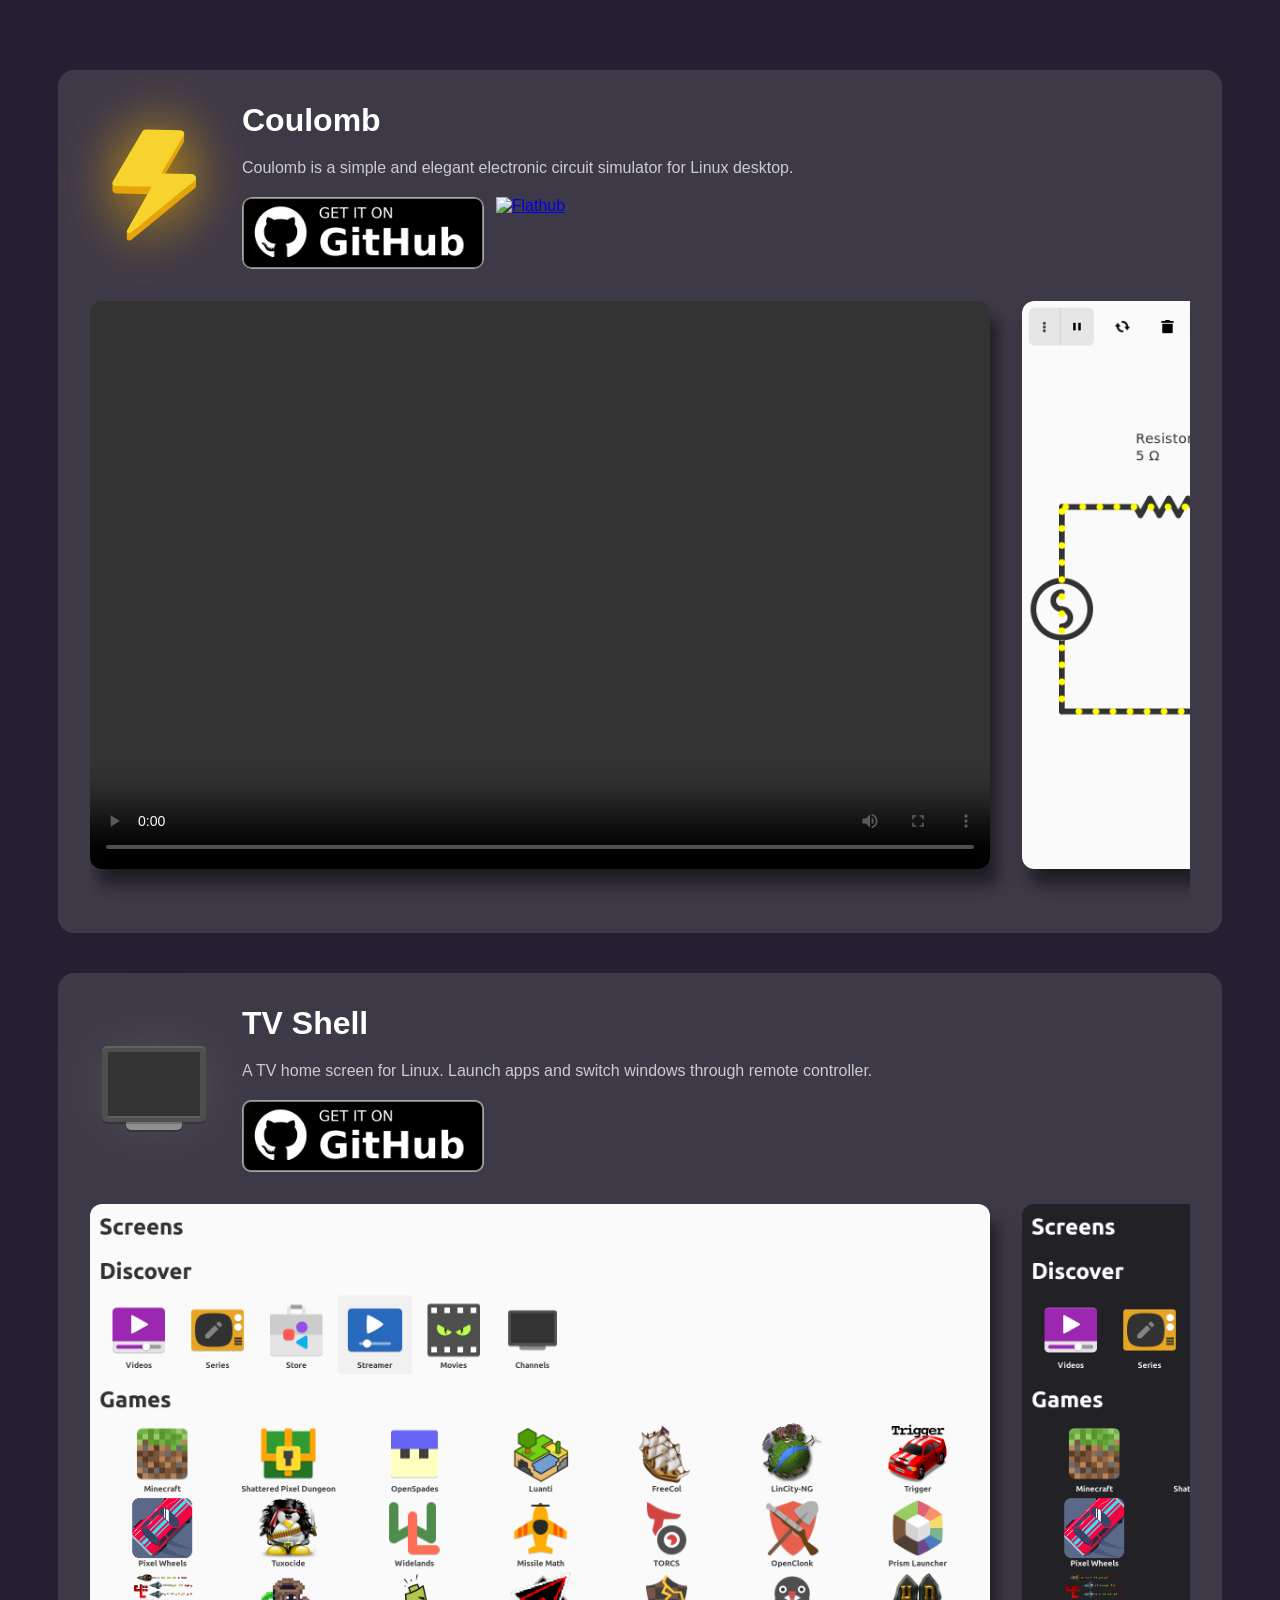
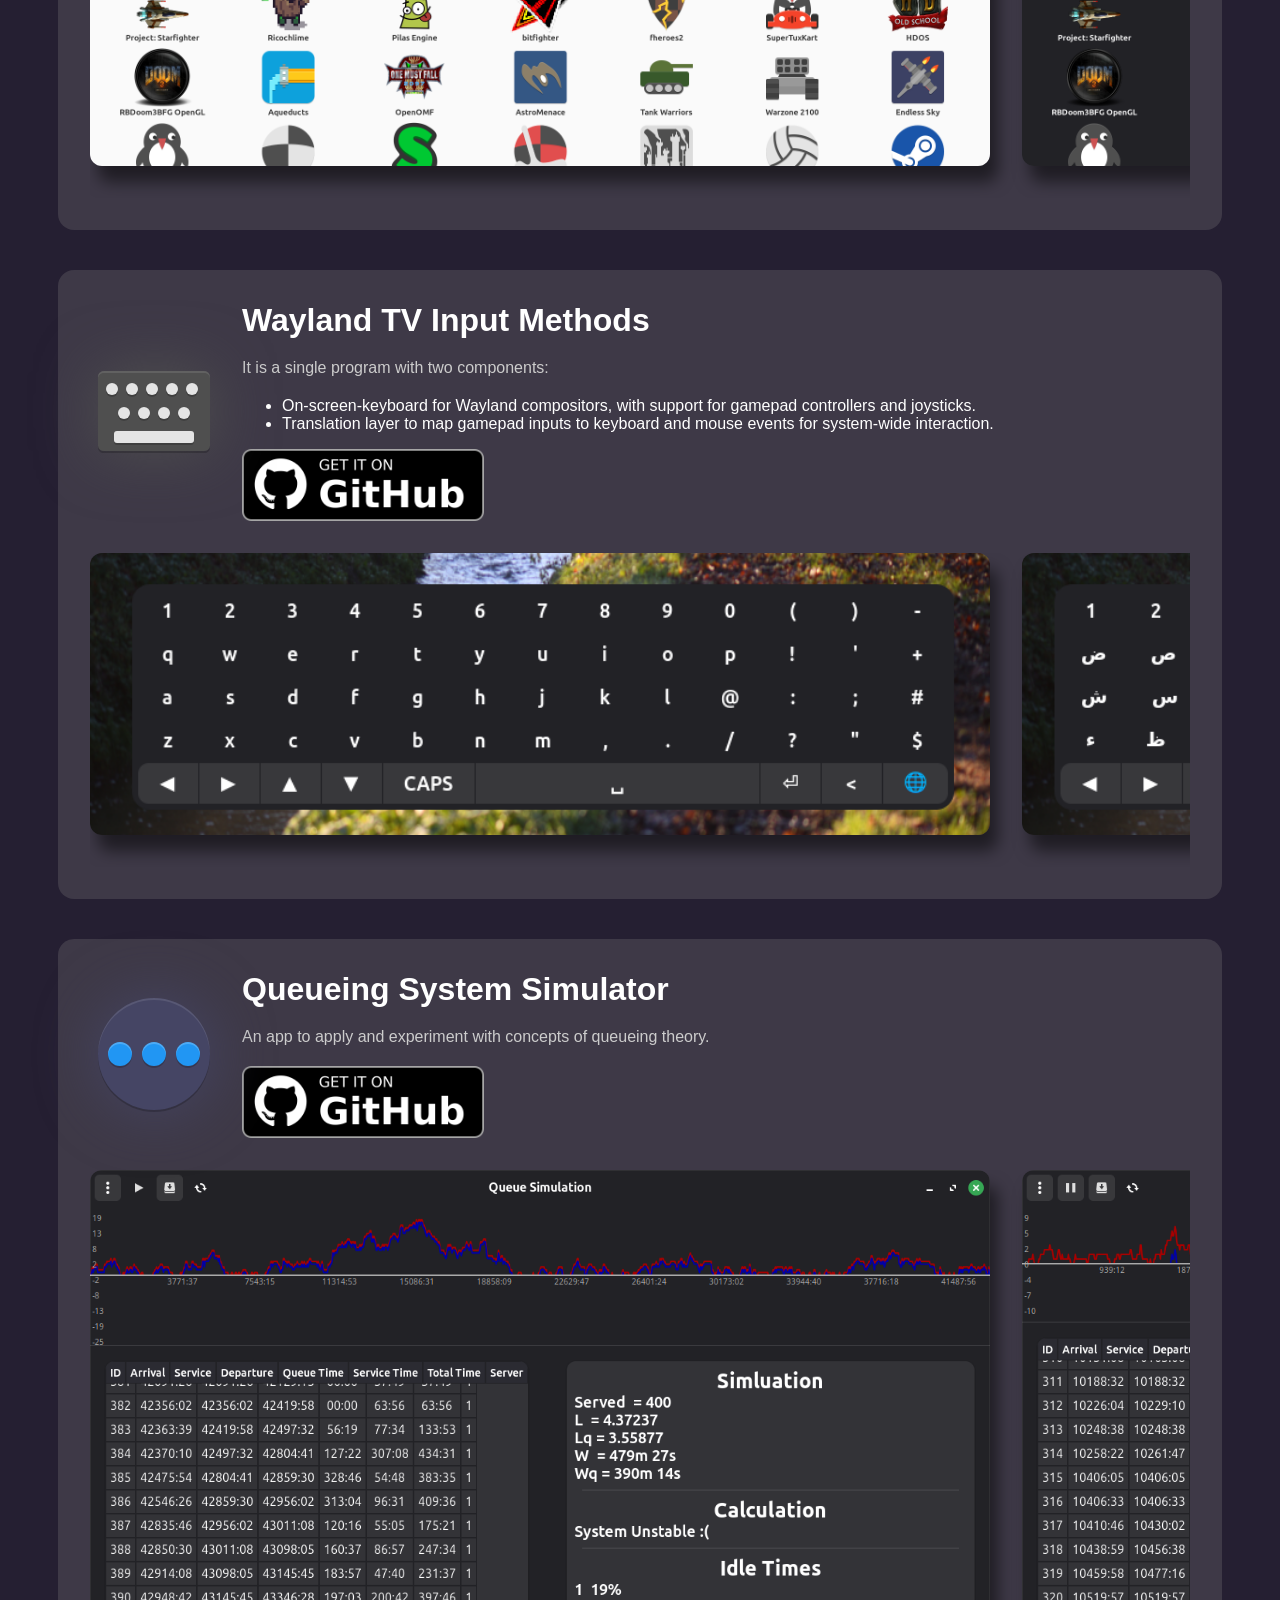
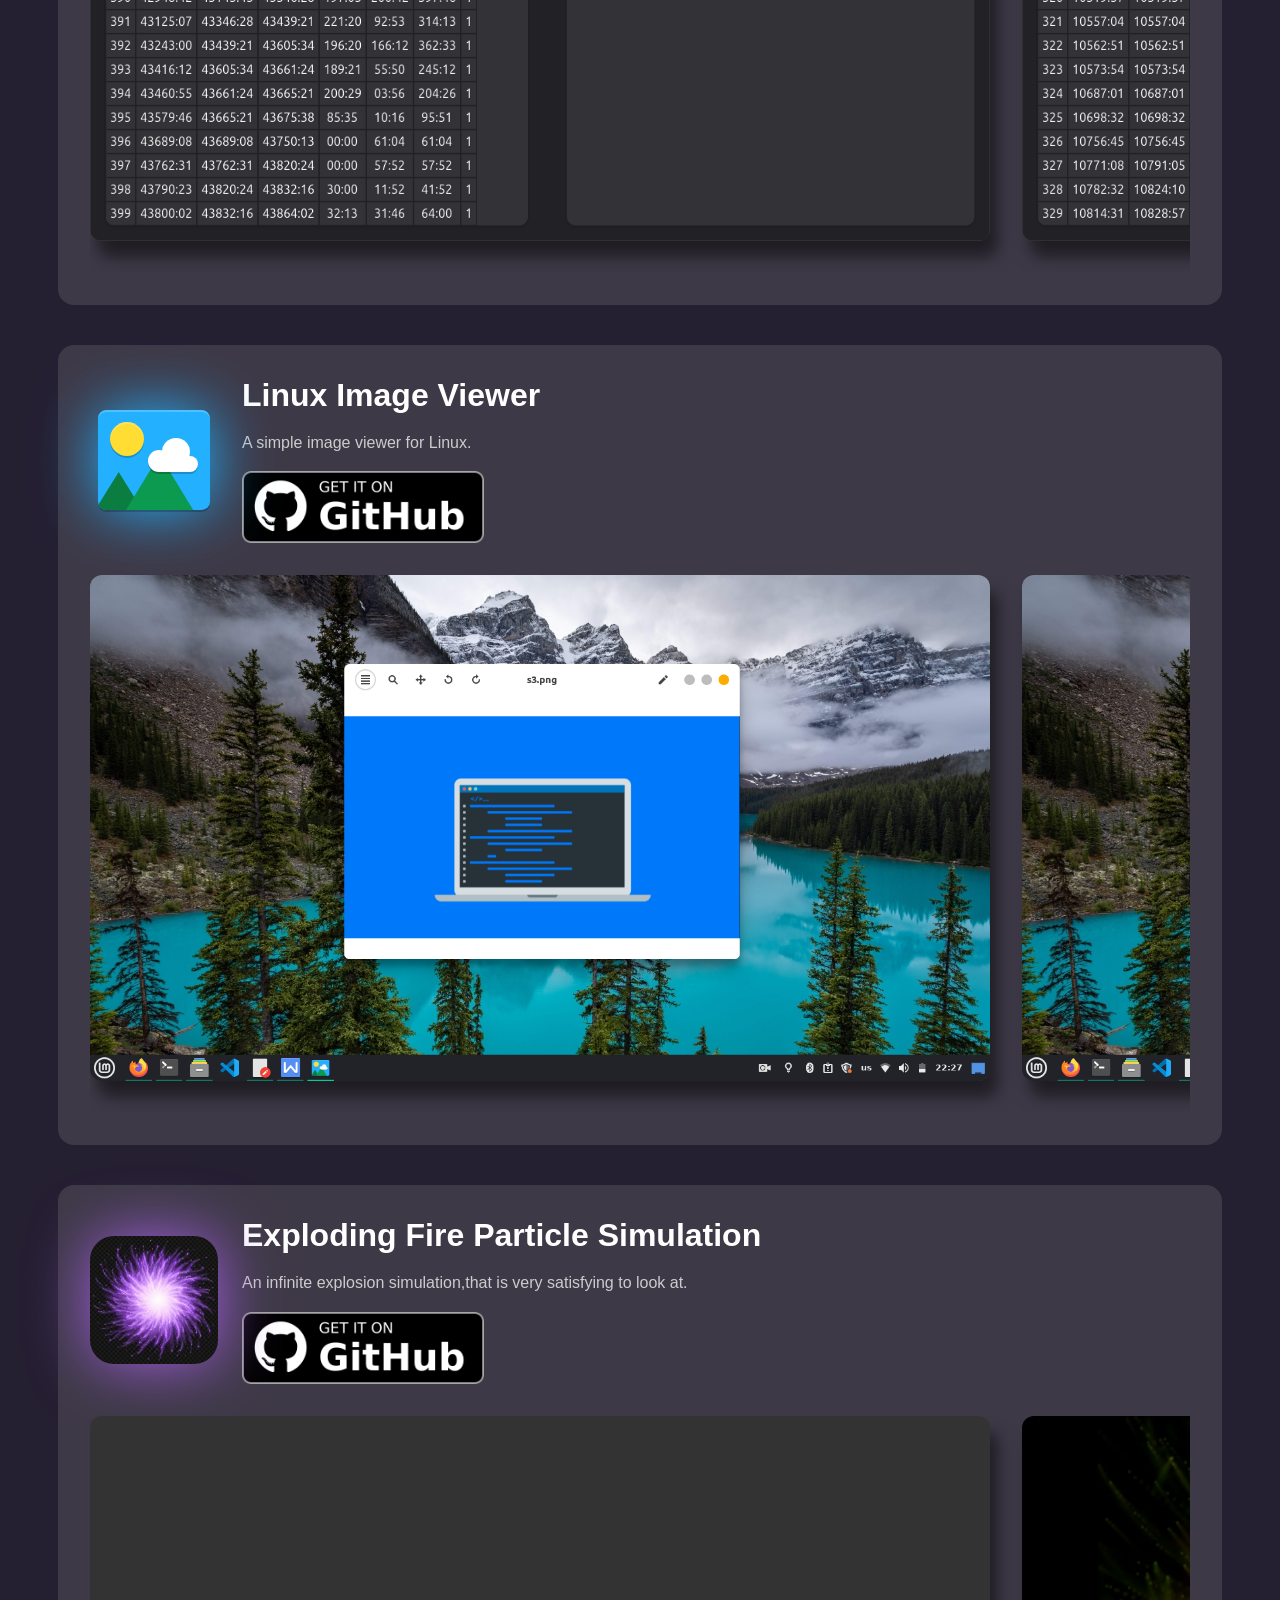
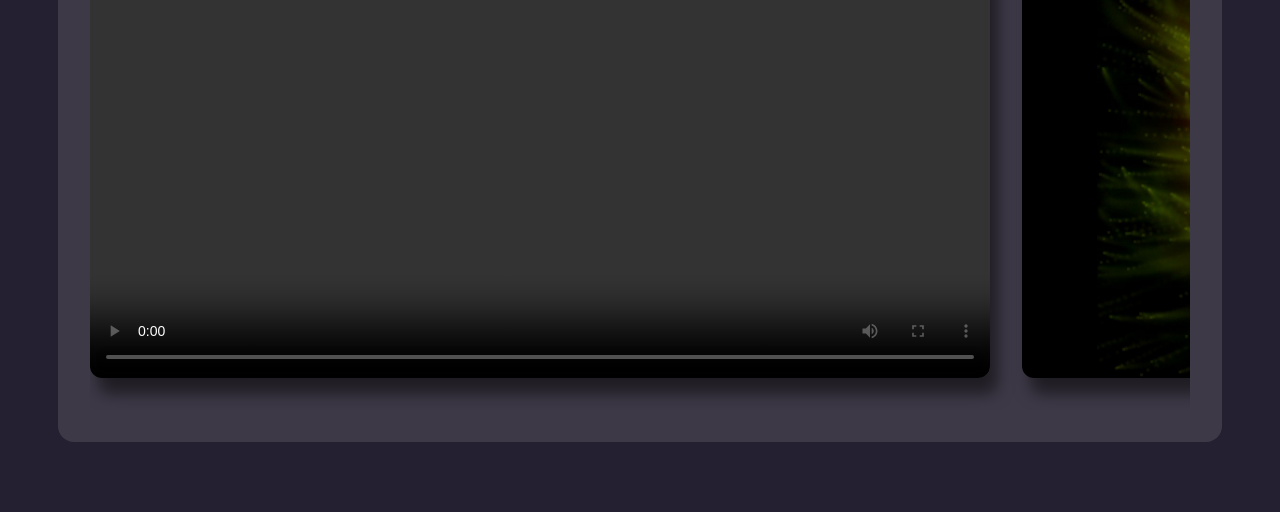
==== index.html @ 0344b211 "auto push" ====
<!DOCTYPE html>
<html lang="en">

<head>
    <meta charset="UTF-8">
    <meta name="viewport" content="width=device-width, initial-scale=1.0">
    <title>Hamza's Portfolio</title>
    <style>
        /* :root {
            --body-bg-color: #111;
            --body-fg-color: white;
            --card-bg-color: #1d1d1d;
            --card-fg-color-secondary: #cccccc;
            --screenshot-shadow-color: rgba(0, 0, 0, 0.7);
        } */

        :root {
            --body-bg-color: #251f32;
            --body-fg-color: white;
            --card-bg-color: #3e3947;
            --card-fg-color-secondary: #cccccc;
            --screenshot-shadow-color: rgba(0, 0, 0, 0.7);
        }

        body {
            margin: 0;
            font-family: sans-serif;
            background: var(--body-bg-color);
            color: var(--body-fg-color);
            padding: 30px;
        }

        .app-showcase {
            max-width: 1100px;
            margin: 40px auto;
            padding: 32px;
            background: var(--card-bg-color);
            border-radius: 16px;
        }

        .app-header {
            display: flex;
            gap: 24px;
            justify-content: center;
            align-items: center;
            flex-wrap: wrap;
        }

        /******* Responsive Design Stuff *******/

        @media (max-width: 768px) {
            .app-header {
                flex-direction: column;
                text-align: center;
            }

            .store-links {
                justify-content: center;
            }

            .app-showcase {
                padding: 16px;
            }

            .screenshots img,
            .screenshots video {
                box-shadow: none;
            }
        }

        /***************************************/
        .app-icon {
            width: 128px;
            height: 128px;
            border-radius: 24px;
            flex-shrink: 0;
        }

        .app-info {
            flex: 1;
        }

        .app-info h2 {
            margin: 0;
            font-size: 2rem;
        }

        .description {
            margin: 16px 0;
            line-height: 1.6;
            color: var(--card-fg-color-secondary);
        }

        .store-links {
            display: flex;
            gap: 12px;
            flex-wrap: wrap;
        }

        .store-links img {
            height: 72px;
            display: block;
        }


        .screenshots {
            margin-top: 32px;

            display: flex;
            gap: 32px;

            overflow-x: auto;
            padding-bottom: 32px;

            scroll-snap-type: x proximity;
        }

        .screenshots img,
        .screenshots video {
            /* width: auto;
            height: 300px; */
            width: min(75vw, 900px);
            height: auto;
            border-radius: 12px;
            flex-shrink: 0;

            scroll-snap-align: start;

            box-shadow: 8px 16px 16px rgba(0, 0, 0, 0.5);
            /* box-shadow: 0 6px 18px rgba(0, 0, 0, 0.3); */
            /* filter: drop-shadow(0px 0px 10px var(--screenshot-shadow-color)) drop-shadow(0px 0px 5px var(--screenshot-shadow-color)); */

        }

        /************ Scrollbars CSS ************/
        .screenshots {
            overflow-x: auto;
            scrollbar-width: thin;
            scrollbar-color: rgba(255, 255, 255, .35) transparent;

            /** For phones? **/
            scroll-snap-type: x mandatory;

        }

        .screenshots::-webkit-scrollbar {
            height: 8px;
        }

        .screenshots::-webkit-scrollbar-track {
            background: transparent;
        }

        .screenshots::-webkit-scrollbar-thumb {
            background: rgba(255, 255, 255, .35);
            border-radius: 999px;
        }

        .screenshots::-webkit-scrollbar-thumb:hover {
            background: rgba(255, 255, 255, .55);
        }
    </style>
</head>

<body>
    <section class="app-showcase">
        <div class="app-header">
            <img class="app-icon" src="assets/coulomb-icon.svg" style="filter: drop-shadow(1px 0 30px #e5a50a);"
                alt="App Icon">

            <div class="app-info">
                <h2>Coulomb</h2>

                <p class="description">
                    Coulomb is a simple and elegant electronic circuit simulator for Linux desktop.
                </p>

                <div class="store-links">
                    <a href="https://github.com/hamza-algohary/Coulomb" target="_blank" rel="noopener noreferrer">
                        <img src="assets/get-it-on-github.png" style="border: 0px #888a85 solid; border-radius: 10px;"
                            height="100px" alt="GitHub">
                    </a>

                    <a href="https://flathub.org/en/apps/io.github.hamza_algohary.Coulomb" target="_blank"
                        rel="noopener noreferrer">
                        <img src="https://flathub.org/api/badge?locale=en" alt="Flathub">
                    </a>
                </div>
            </div>
        </div>

        <div class="screenshots">
            <video controls preload="metadata">
                <source src="assets/videos/coulomb-edited.mp4" type="video/mp4">
                Your browser does not support the video tag.
            </video>
            <img src="assets/coulomb-screenshots/double-clipper-light.png" alt="Screenshot 2" >
            <img src="assets/coulomb-screenshots/double-clipper-dark.png" alt="Screenshot 1" >
            <img src="assets/coulomb-screenshots/led-dark.png" alt="Screenshot 3" >
            <img src="assets/coulomb-screenshots/ohm-light.png" alt="Screenshot 4" >
            <img src="assets/coulomb-screenshots/rlc-dark.png" alt="" >
            <img src="assets/coulomb-screenshots/rlc-light.png" alt="" >
            <img src="assets/coulomb-screenshots/zener-dark.png" alt="" >
        </div>
    </section>

    <section class="app-showcase">
        <div class="app-header">
            <img class="app-icon" src="assets/tvtime.svg" style="filter: drop-shadow(1px 0 30px #4f4f4f);"
                alt="App Icon">

            <div class="app-info">
                <h2>TV Shell</h2>

                <p class="description">
                    A TV home screen for Linux. Launch apps and switch windows through remote controller.
                </p>

                <div class="store-links">
                    <a href="https://github.com/hamza-algohary/tvland" target="_blank" rel="noopener noreferrer">
                        <img src="assets/get-it-on-github.png" height="100px" alt="GitHub">
                    </a>
                </div>
            </div>
        </div>

        <div class="screenshots">
            <img src="assets/tv-screenshots/light.png" alt="Screenshot 1">
            <img src="assets/tv-screenshots/dark.png" alt="Screenshot 2">
        </div>
    </section>

    <section class="app-showcase">
        <div class="app-header">
            <img class="app-icon" src="assets/osk-icon1.svg" style="filter: drop-shadow(1px 0 30px #4f4f4f);"
                alt="App Icon">
            <div class="app-info">
                <h2>Wayland TV Input Methods</h2>

                <p class="description">
                    It is a single program with two components:
                <ul>
                    <li>On-screen-keyboard for Wayland compositors, with support for gamepad controllers and joysticks.
                    </li>
                    <li>Translation layer to map gamepad inputs to keyboard and mouse events for system-wide
                        interaction.</li>
                </ul>
                </p>

                <div class="store-links">
                    <a href="https://github.com/hamza-algohary/tvland" target="_blank" rel="noopener noreferrer">
                        <img src="assets/get-it-on-github.png" height="100px" alt="GitHub">
                    </a>
                </div>
            </div>
        </div>

        <div class="screenshots">
            <img src="assets/osk-screenshots/english.png" alt="Screenshot 2">
            <img src="assets/osk-screenshots/arabic.png" alt="Screenshot 1">
        </div>
    </section>

    <section class="app-showcase">
        <div class="app-header">
            <img class="app-icon" src="assets/queue.svg" style="filter: drop-shadow(1px 0 30px #454564);"
                alt="App Icon">
            <div class="app-info">
                <h2>Queueing System Simulator</h2>

                <p class="description">
                    An app to apply and experiment with concepts of queueing theory.
                </p>

                <div class="store-links">
                    <a href="https://github.com/hamza-algohary/queuesim" target="_blank" rel="noopener noreferrer">
                        <img src="assets/get-it-on-github.png" height="100px" alt="GitHub">
                    </a>
                </div>
            </div>
        </div>

        <div class="screenshots">
            <img src="assets/queuesim-screenshots/1.png" alt="Screenshot 2">
            <img src="assets/queuesim-screenshots/2.png" alt="Screenshot 1">
        </div>
    </section>

    <section class="app-showcase">
        <div class="app-header">
            <img class="app-icon" src="assets/iamge-viewer-icon.svg" style="filter: drop-shadow(1px 0 30px #23b1ff);"
                alt="App Icon">
            <div class="app-info">
                <h2>Linux Image Viewer</h2>

                <p class="description">
                    A simple image viewer for Linux.
                </p>

                <div class="store-links">
                    <a href="https://github.com/hamza-algohary/LinuxImageViewer" target="_blank"
                        rel="noopener noreferrer">
                        <img src="assets/get-it-on-github.png" height="100px" alt="GitHub">
                    </a>
                </div>
            </div>
        </div>

        <div class="screenshots">
            <img src="assets/image-viewer-screenshots/image-viewer-scr.png" alt="">
            <img src="assets/image-viewer-screenshots/img-view-zoom.png" alt="">
            <img src="assets/image-viewer-screenshots/settings.png" alt="">
            <img src="assets/image-viewer-screenshots/about-img-viewer.png" alt="">
        </div>
    </section>

    <section class="app-showcase">
        <div class="app-header">
            <img class="app-icon" src="assets/explosion-icon-enhanced.png"
                style="filter: drop-shadow(1px 0 30px #a15dde);" alt="App Icon"> <!--#bb7beb-->
            <div class="app-info">
                <h2>Exploding Fire Particle Simulation</h2>

                <p class="description">
                    An infinite explosion simulation,that is very satisfying to look at.
                </p>

                <div class="store-links">
                    <a href="https://github.com/hamza-algohary/Exploding-Particle-Simulation" target="_blank"
                        rel="noopener noreferrer">
                        <img src="assets/get-it-on-github.png" height="100px" alt="GitHub">
                    </a>
                </div>
            </div>
        </div>

        <div class="screenshots">
            <video controls preload="metadata">
                <source src="assets/videos/exploding-fire-particle-simulation.mp4" type="video/mp4">
                Your browser does not support the video tag.
            </video>
            <img src="assets/explosion-screenshots/1.png" alt="">
            <img src="assets/explosion-screenshots/2.png" alt="">
            <img src="assets/explosion-screenshots/3.png" alt="">
            <img src="assets/explosion-screenshots/4.png" alt="">
            <img src="assets/explosion-screenshots/5.png" alt="">
            <img src="assets/explosion-screenshots/6.png" alt="">
            <img src="assets/explosion-screenshots/7.png" alt="">
            <img src="assets/explosion-screenshots/8.png" alt="">
            <img src="assets/explosion-screenshots/9.png" alt="">
            <img src="assets/explosion-screenshots/10.png" alt="">
            <img src="assets/explosion-screenshots/11.png" alt="">
            <img src="assets/explosion-screenshots/12.png" alt="">
        </div>
    </section>

</body>

</html>
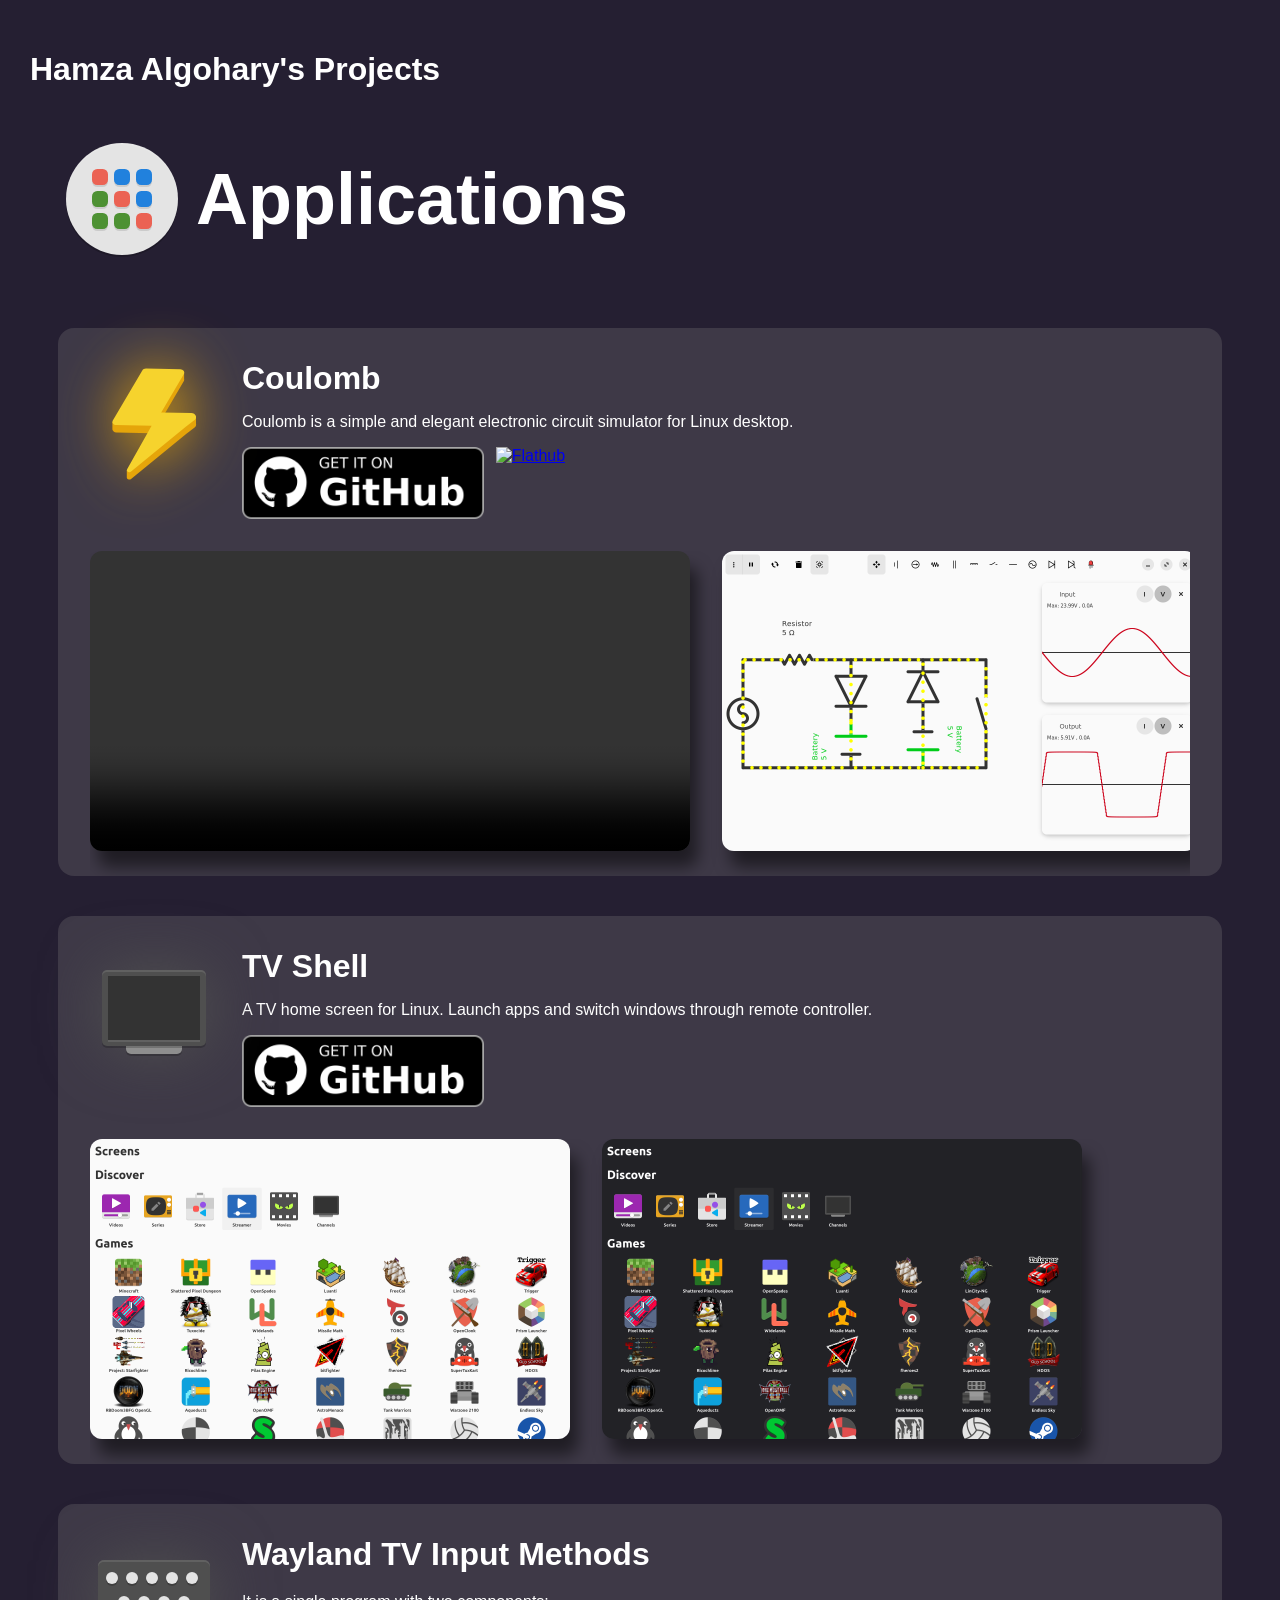
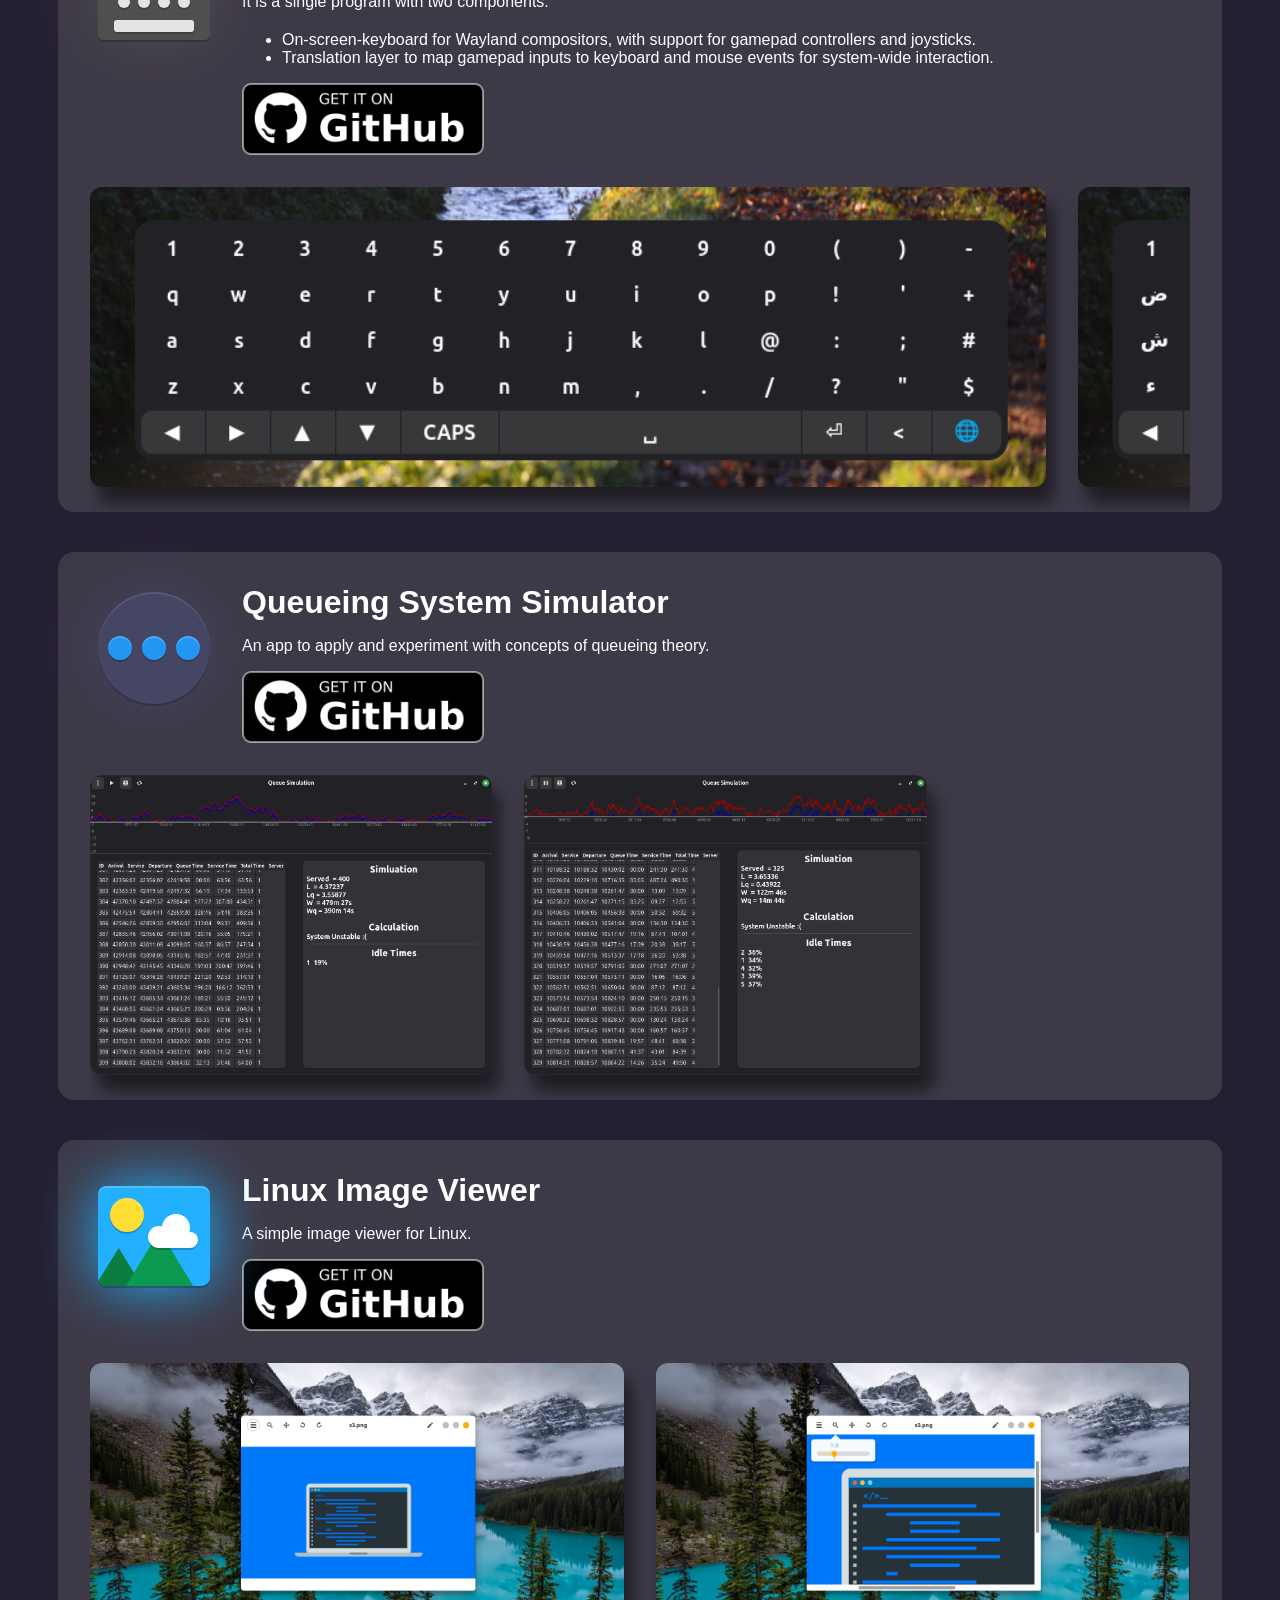
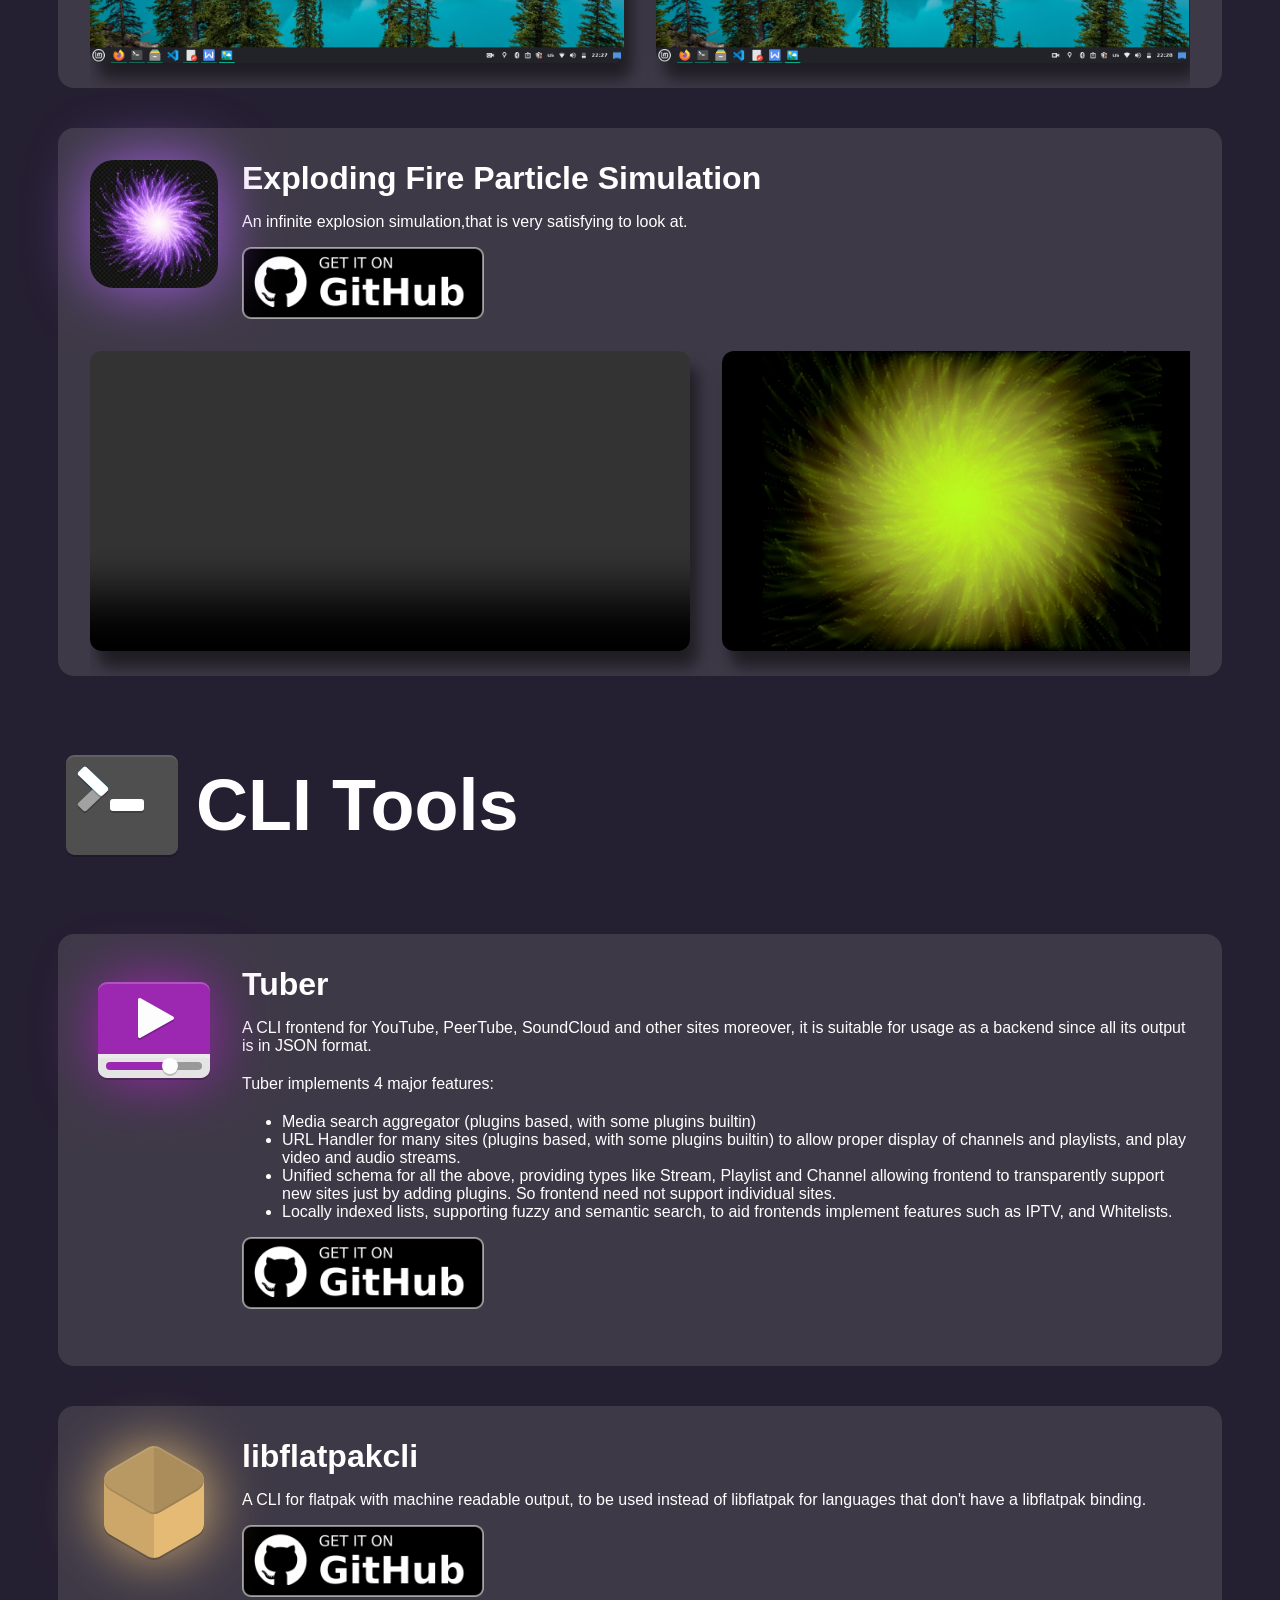
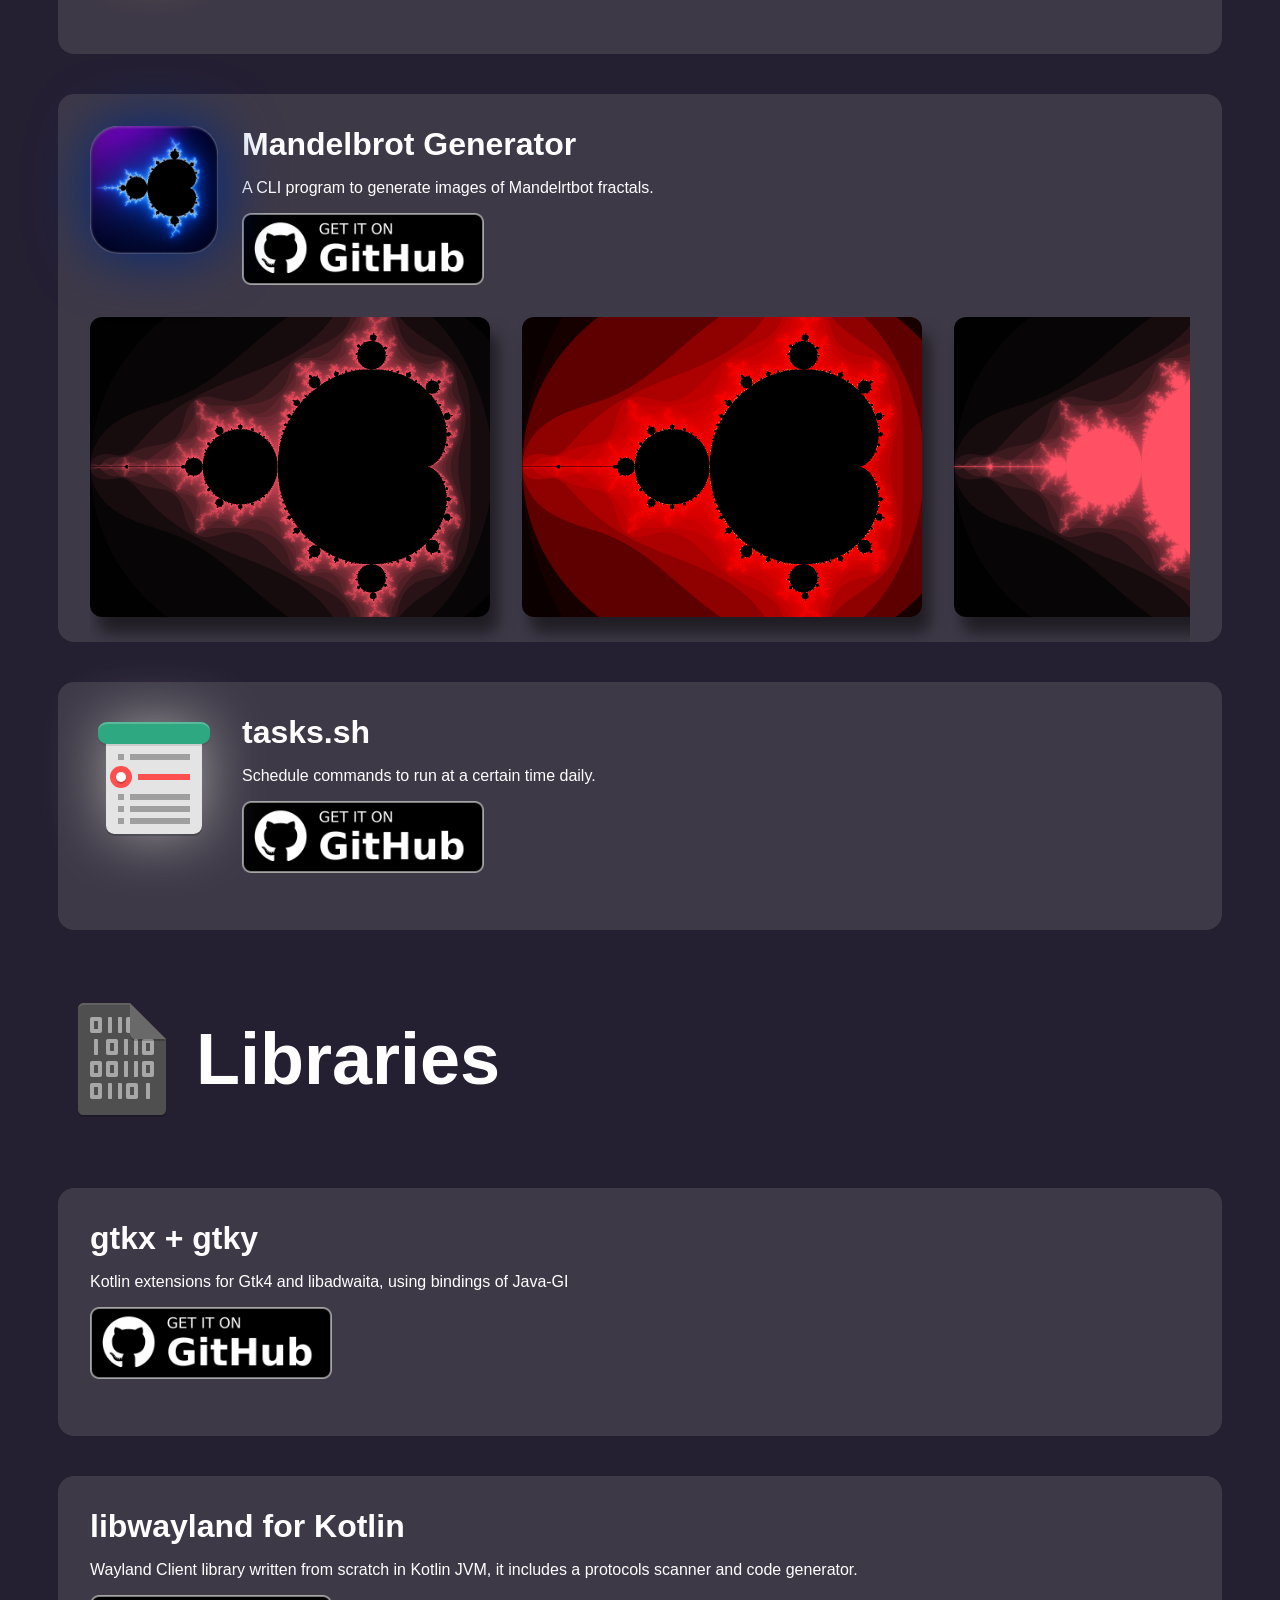
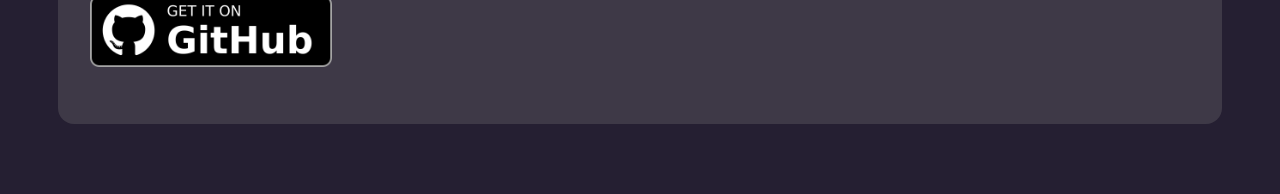
==== commit fe4e2115: "auto push" ====
--- a/index.html
+++ b/index.html
@@ -5,355 +5,36 @@
     <meta charset="UTF-8">
     <meta name="viewport" content="width=device-width, initial-scale=1.0">
     <title>Hamza's Portfolio</title>
-    <style>
-        /* :root {
-            --body-bg-color: #111;
-            --body-fg-color: white;
-            --card-bg-color: #1d1d1d;
-            --card-fg-color-secondary: #cccccc;
-            --screenshot-shadow-color: rgba(0, 0, 0, 0.7);
-        } */
-
-        :root {
-            --body-bg-color: #251f32;
-            --body-fg-color: white;
-            --card-bg-color: #3e3947;
-            --card-fg-color-secondary: #cccccc;
-            --screenshot-shadow-color: rgba(0, 0, 0, 0.7);
-        }
-
-        body {
-            margin: 0;
-            font-family: sans-serif;
-            background: var(--body-bg-color);
-            color: var(--body-fg-color);
-            padding: 30px;
-        }
-
-        .app-showcase {
-            max-width: 1100px;
-            margin: 40px auto;
-            padding: 32px;
-            background: var(--card-bg-color);
-            border-radius: 16px;
-        }
-
-        .app-header {
-            display: flex;
-            gap: 24px;
-            justify-content: center;
-            align-items: center;
-            flex-wrap: wrap;
-        }
-
-        /******* Responsive Design Stuff *******/
-
-        @media (max-width: 768px) {
-            .app-header {
-                flex-direction: column;
-                text-align: center;
-            }
-
-            .store-links {
-                justify-content: center;
-            }
-
-            .app-showcase {
-                padding: 16px;
-            }
-
-            .screenshots img,
-            .screenshots video {
-                box-shadow: none;
-            }
-        }
-
-        /***************************************/
-        .app-icon {
-            width: 128px;
-            height: 128px;
-            border-radius: 24px;
-            flex-shrink: 0;
-        }
-
-        .app-info {
-            flex: 1;
-        }
-
-        .app-info h2 {
-            margin: 0;
-            font-size: 2rem;
-        }
-
-        .description {
-            margin: 16px 0;
-            line-height: 1.6;
-            color: var(--card-fg-color-secondary);
-        }
-
-        .store-links {
-            display: flex;
-            gap: 12px;
-            flex-wrap: wrap;
-        }
-
-        .store-links img {
-            height: 72px;
-            display: block;
-        }
-
-
-        .screenshots {
-            margin-top: 32px;
-
-            display: flex;
-            gap: 32px;
-
-            overflow-x: auto;
-            padding-bottom: 32px;
-
-            scroll-snap-type: x proximity;
-        }
-
-        .screenshots img,
-        .screenshots video {
-            /* width: auto;
-            height: 300px; */
-            width: min(75vw, 900px);
-            height: auto;
-            border-radius: 12px;
-            flex-shrink: 0;
-
-            scroll-snap-align: start;
-
-            box-shadow: 8px 16px 16px rgba(0, 0, 0, 0.5);
-            /* box-shadow: 0 6px 18px rgba(0, 0, 0, 0.3); */
-            /* filter: drop-shadow(0px 0px 10px var(--screenshot-shadow-color)) drop-shadow(0px 0px 5px var(--screenshot-shadow-color)); */
-
-        }
-
-        /************ Scrollbars CSS ************/
-        .screenshots {
-            overflow-x: auto;
-            scrollbar-width: thin;
-            scrollbar-color: rgba(255, 255, 255, .35) transparent;
-
-            /** For phones? **/
-            scroll-snap-type: x mandatory;
-
-        }
-
-        .screenshots::-webkit-scrollbar {
-            height: 8px;
-        }
-
-        .screenshots::-webkit-scrollbar-track {
-            background: transparent;
-        }
-
-        .screenshots::-webkit-scrollbar-thumb {
-            background: rgba(255, 255, 255, .35);
-            border-radius: 999px;
-        }
-
-        .screenshots::-webkit-scrollbar-thumb:hover {
-            background: rgba(255, 255, 255, .55);
-        }
-    </style>
+    <link rel="stylesheet" href="css/style.css">
+    <script src="js/script.js" defer></script>
 </head>
 
 <body>
-    <section class="app-showcase">
-        <div class="app-header">
-            <img class="app-icon" src="assets/coulomb-icon.svg" style="filter: drop-shadow(1px 0 30px #e5a50a);"
-                alt="App Icon">
+    <h1>Hamza Algohary's Projects</h1>
+    <div style="margin: auto; max-width:fit-content;">
 
-            <div class="app-info">
-                <h2>Coulomb</h2>
-
-                <p class="description">
-                    Coulomb is a simple and elegant electronic circuit simulator for Linux desktop.
-                </p>
-
-                <div class="store-links">
-                    <a href="https://github.com/hamza-algohary/Coulomb" target="_blank" rel="noopener noreferrer">
-                        <img src="assets/get-it-on-github.png" style="border: 0px #888a85 solid; border-radius: 10px;"
-                            height="100px" alt="GitHub">
-                    </a>
-
-                    <a href="https://flathub.org/en/apps/io.github.hamza_algohary.Coulomb" target="_blank"
-                        rel="noopener noreferrer">
-                        <img src="https://flathub.org/api/badge?locale=en" alt="Flathub">
-                    </a>
-                </div>
-            </div>
+        <div class="hbox center-when-small" style="gap: 10px;">
+            <img src="assets/apps.svg" style="align-self: center; margin: 0px;" height="128" style="display: inline;">
+            <h1 style="font-size: 72px;" style="align-self:flex-start; margin: 0px;" >Applications</h1>
         </div>
 
-        <div class="screenshots">
-            <video controls preload="metadata">
-                <source src="assets/videos/coulomb-edited.mp4" type="video/mp4">
-                Your browser does not support the video tag.
-            </video>
-            <img src="assets/coulomb-screenshots/double-clipper-light.png" alt="Screenshot 2" >
-            <img src="assets/coulomb-screenshots/double-clipper-dark.png" alt="Screenshot 1" >
-            <img src="assets/coulomb-screenshots/led-dark.png" alt="Screenshot 3" >
-            <img src="assets/coulomb-screenshots/ohm-light.png" alt="Screenshot 4" >
-            <img src="assets/coulomb-screenshots/rlc-dark.png" alt="" >
-            <img src="assets/coulomb-screenshots/rlc-light.png" alt="" >
-            <img src="assets/coulomb-screenshots/zener-dark.png" alt="" >
-        </div>
-    </section>
+        <gui-apps></gui-apps>
 
-    <section class="app-showcase">
-        <div class="app-header">
-            <img class="app-icon" src="assets/tvtime.svg" style="filter: drop-shadow(1px 0 30px #4f4f4f);"
-                alt="App Icon">
-
-            <div class="app-info">
-                <h2>TV Shell</h2>
-
-                <p class="description">
-                    A TV home screen for Linux. Launch apps and switch windows through remote controller.
-                </p>
-
-                <div class="store-links">
-                    <a href="https://github.com/hamza-algohary/tvland" target="_blank" rel="noopener noreferrer">
-                        <img src="assets/get-it-on-github.png" height="100px" alt="GitHub">
-                    </a>
-                </div>
-            </div>
+        <div class="hbox center-when-small" style="gap: 10px;">
+            <img src="assets/terminal.svg" style="align-self: center; margin: 0px;" height="128" style="display: inline;">
+            <h1 style="font-size: 72px;" style="align-self:flex-start; margin: 0px;" >CLI Tools</h1>
         </div>
 
-        <div class="screenshots">
-            <img src="assets/tv-screenshots/light.png" alt="Screenshot 1">
-            <img src="assets/tv-screenshots/dark.png" alt="Screenshot 2">
-        </div>
-    </section>
+        <cli-apps></cli-apps>
 
-    <section class="app-showcase">
-        <div class="app-header">
-            <img class="app-icon" src="assets/osk-icon1.svg" style="filter: drop-shadow(1px 0 30px #4f4f4f);"
-                alt="App Icon">
-            <div class="app-info">
-                <h2>Wayland TV Input Methods</h2>
-
-                <p class="description">
-                    It is a single program with two components:
-                <ul>
-                    <li>On-screen-keyboard for Wayland compositors, with support for gamepad controllers and joysticks.
-                    </li>
-                    <li>Translation layer to map gamepad inputs to keyboard and mouse events for system-wide
-                        interaction.</li>
-                </ul>
-                </p>
-
-                <div class="store-links">
-                    <a href="https://github.com/hamza-algohary/tvland" target="_blank" rel="noopener noreferrer">
-                        <img src="assets/get-it-on-github.png" height="100px" alt="GitHub">
-                    </a>
-                </div>
-            </div>
+        <div class="hbox center-when-small" style="gap: 10px;">
+            <img src="assets/binary.svg" style="align-self: center; margin: 0px;" height="128" style="display: inline;">
+            <h1 style="font-size: 72px;" style="align-self:flex-start; margin: 0px;" >Libraries</h1>
         </div>
 
-        <div class="screenshots">
-            <img src="assets/osk-screenshots/english.png" alt="Screenshot 2">
-            <img src="assets/osk-screenshots/arabic.png" alt="Screenshot 1">
-        </div>
-    </section>
+        <libraries-section></libraries-section>
 
-    <section class="app-showcase">
-        <div class="app-header">
-            <img class="app-icon" src="assets/queue.svg" style="filter: drop-shadow(1px 0 30px #454564);"
-                alt="App Icon">
-            <div class="app-info">
-                <h2>Queueing System Simulator</h2>
-
-                <p class="description">
-                    An app to apply and experiment with concepts of queueing theory.
-                </p>
-
-                <div class="store-links">
-                    <a href="https://github.com/hamza-algohary/queuesim" target="_blank" rel="noopener noreferrer">
-                        <img src="assets/get-it-on-github.png" height="100px" alt="GitHub">
-                    </a>
-                </div>
-            </div>
-        </div>
-
-        <div class="screenshots">
-            <img src="assets/queuesim-screenshots/1.png" alt="Screenshot 2">
-            <img src="assets/queuesim-screenshots/2.png" alt="Screenshot 1">
-        </div>
-    </section>
-
-    <section class="app-showcase">
-        <div class="app-header">
-            <img class="app-icon" src="assets/iamge-viewer-icon.svg" style="filter: drop-shadow(1px 0 30px #23b1ff);"
-                alt="App Icon">
-            <div class="app-info">
-                <h2>Linux Image Viewer</h2>
-
-                <p class="description">
-                    A simple image viewer for Linux.
-                </p>
-
-                <div class="store-links">
-                    <a href="https://github.com/hamza-algohary/LinuxImageViewer" target="_blank"
-                        rel="noopener noreferrer">
-                        <img src="assets/get-it-on-github.png" height="100px" alt="GitHub">
-                    </a>
-                </div>
-            </div>
-        </div>
-
-        <div class="screenshots">
-            <img src="assets/image-viewer-screenshots/image-viewer-scr.png" alt="">
-            <img src="assets/image-viewer-screenshots/img-view-zoom.png" alt="">
-            <img src="assets/image-viewer-screenshots/settings.png" alt="">
-            <img src="assets/image-viewer-screenshots/about-img-viewer.png" alt="">
-        </div>
-    </section>
-
-    <section class="app-showcase">
-        <div class="app-header">
-            <img class="app-icon" src="assets/explosion-icon-enhanced.png"
-                style="filter: drop-shadow(1px 0 30px #a15dde);" alt="App Icon"> <!--#bb7beb-->
-            <div class="app-info">
-                <h2>Exploding Fire Particle Simulation</h2>
-
-                <p class="description">
-                    An infinite explosion simulation,that is very satisfying to look at.
-                </p>
-
-                <div class="store-links">
-                    <a href="https://github.com/hamza-algohary/Exploding-Particle-Simulation" target="_blank"
-                        rel="noopener noreferrer">
-                        <img src="assets/get-it-on-github.png" height="100px" alt="GitHub">
-                    </a>
-                </div>
-            </div>
-        </div>
-
-        <div class="screenshots">
-            <video controls preload="metadata">
-                <source src="assets/videos/exploding-fire-particle-simulation.mp4" type="video/mp4">
-                Your browser does not support the video tag.
-            </video>
-            <img src="assets/explosion-screenshots/1.png" alt="">
-            <img src="assets/explosion-screenshots/2.png" alt="">
-            <img src="assets/explosion-screenshots/3.png" alt="">
-            <img src="assets/explosion-screenshots/4.png" alt="">
-            <img src="assets/explosion-screenshots/5.png" alt="">
-            <img src="assets/explosion-screenshots/6.png" alt="">
-            <img src="assets/explosion-screenshots/7.png" alt="">
-            <img src="assets/explosion-screenshots/8.png" alt="">
-            <img src="assets/explosion-screenshots/9.png" alt="">
-            <img src="assets/explosion-screenshots/10.png" alt="">
-            <img src="assets/explosion-screenshots/11.png" alt="">
-            <img src="assets/explosion-screenshots/12.png" alt="">
-        </div>
-    </section>
-
+    </div>
 </body>
 
 </html>
--- a/css/style.css
+++ b/css/style.css
@@ -0,0 +1,200 @@
+@import url("media-gallery.css");
+
+.hbox {
+    display: flex;
+    flex-direction: row;
+}
+
+.vbox {
+    display: flex;
+    flex-direction: column;
+}
+
+.wrap {
+    flex-wrap: wrap;
+}
+
+/* :root {
+            --body-bg-color: #111;
+            --body-fg-color: white;
+            --card-bg-color: #1d1d1d;
+            --card-fg-color-secondary: #cccccc;
+            --screenshot-shadow-color: rgba(0, 0, 0, 0.7);
+        } */
+
+:root {
+    --body-bg-color: #251f32;
+    --body-fg-color: white;
+    --card-bg-color: #3e3947;
+    --card-fg-color-secondary: #cccccc;
+    --screenshot-shadow-color: rgba(0, 0, 0, 0.7);
+}
+
+body {
+    margin: 0;
+    font-family: sans-serif;
+    background: var(--body-bg-color);
+    color: var(--body-fg-color);
+    padding: 30px;
+}
+
+.app-showcase {
+    max-width: 1100px;
+    margin: 40px auto;
+    padding-top: 32px;
+    padding-left: 32px;
+    padding-right: 32px;
+    padding-bottom: 0px;
+    background: var(--card-bg-color);
+    border-radius: 16px;
+}
+
+.app-header {
+    display: flex;
+    gap: 24px;
+    justify-content: center;
+    align-items: center;
+    flex-wrap: wrap;
+}
+
+/******* Responsive Design Stuff *******/
+
+@media (max-width: 768px) {
+    .app-header {
+        flex-direction: column;
+    }
+    .app-header h2 , .app-header .summary {
+        text-align: center;
+    }
+    .app-header .description {
+        text-align: start;
+    }
+    .store-links {
+        justify-content: center;
+    }
+
+    .center-when-small {
+        flex-direction: column;
+        justify-content: center;
+        text-align: center;
+    }
+
+    .app-showcase {
+        padding: 16px;
+    }
+
+    .screenshots img,
+    .screenshots video {
+        box-shadow: none;
+        width: min(75vw, 900px);
+        height: auto;
+    }
+}
+
+@media (min-width: 768px) {
+
+    .screenshots img,
+    .screenshots video {
+        width: auto;
+        height: 300px;
+    }
+
+    .app-icon {
+        align-self: flex-start;
+    }
+}
+
+/***************************************/
+.app-icon {
+    width: 128px;
+    height: 128px;
+    border-radius: 24px;
+    flex-shrink: 0;
+}
+
+.app-info {
+    flex: 1;
+}
+
+.app-info h2 {
+    margin: 0;
+    font-size: 2rem;
+}
+
+.description {
+    margin: 16px 0;
+    line-height: 1.6;
+    /* color: var(--card-fg-color-secondary); */
+}
+
+.store-links {
+    display: flex;
+    gap: 12px;
+    flex-wrap: wrap;
+}
+
+.store-links img {
+    height: 72px;
+    display: block;
+}
+
+
+.screenshots {
+    margin-top: 32px;
+
+    display: flex;
+    gap: 32px;
+
+    overflow-x: auto;
+    padding-bottom: 25px;
+    padding-right: 50px;
+    margin-bottom: 32px;
+    /* scroll-snap-type: x proximity; */
+}
+
+.screenshots img,
+.screenshots video {
+    /* width: auto;
+    height: 300px; */
+    /* width: min(75vw, 900px);
+    height: auto; */
+    border-radius: 12px;
+    flex-shrink: 0;
+
+    scroll-snap-align: start;
+
+    box-shadow: 8px 16px 16px rgba(0, 0, 0, 0.5);
+
+    scroll-snap-align: center;
+
+    /* box-shadow: 0 6px 18px rgba(0, 0, 0, 0.3); */
+    /* filter: drop-shadow(0px 0px 10px var(--screenshot-shadow-color)) drop-shadow(0px 0px 5px var(--screenshot-shadow-color)); */
+
+}
+
+/************ Scrollbars CSS ************/
+.screenshots {
+    overflow-x: auto;
+    scrollbar-width: thin;
+    scrollbar-color: rgba(255, 255, 255, .35) transparent;
+
+    scroll-snap-type: x mandatory;
+
+}
+
+.screenshots::-webkit-scrollbar {
+    height: 8px;
+}
+
+.screenshots::-webkit-scrollbar-track {
+    background: transparent;
+}
+
+.screenshots::-webkit-scrollbar-thumb {
+    background: rgba(255, 255, 255, .35);
+    border-radius: 999px;
+}
+
+.screenshots::-webkit-scrollbar-thumb:hover {
+    background: rgba(255, 255, 255, .55);
+}
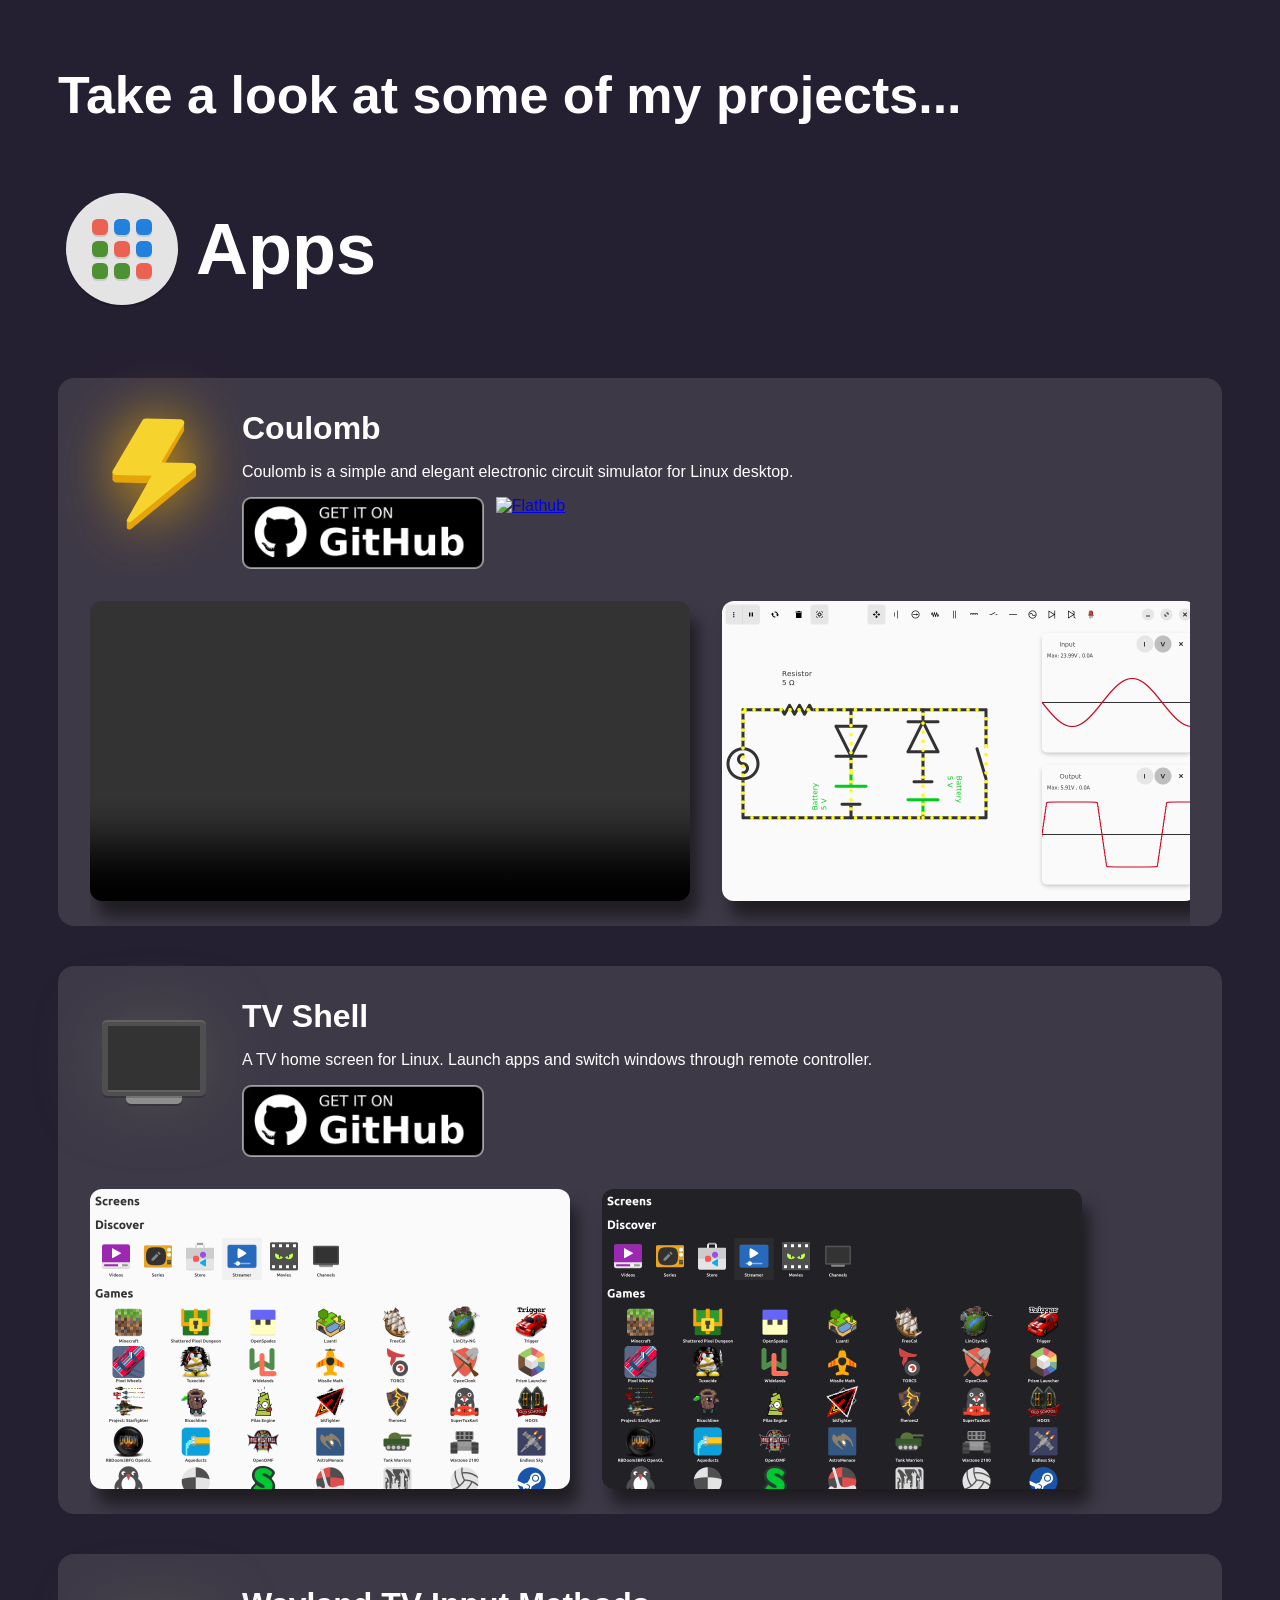
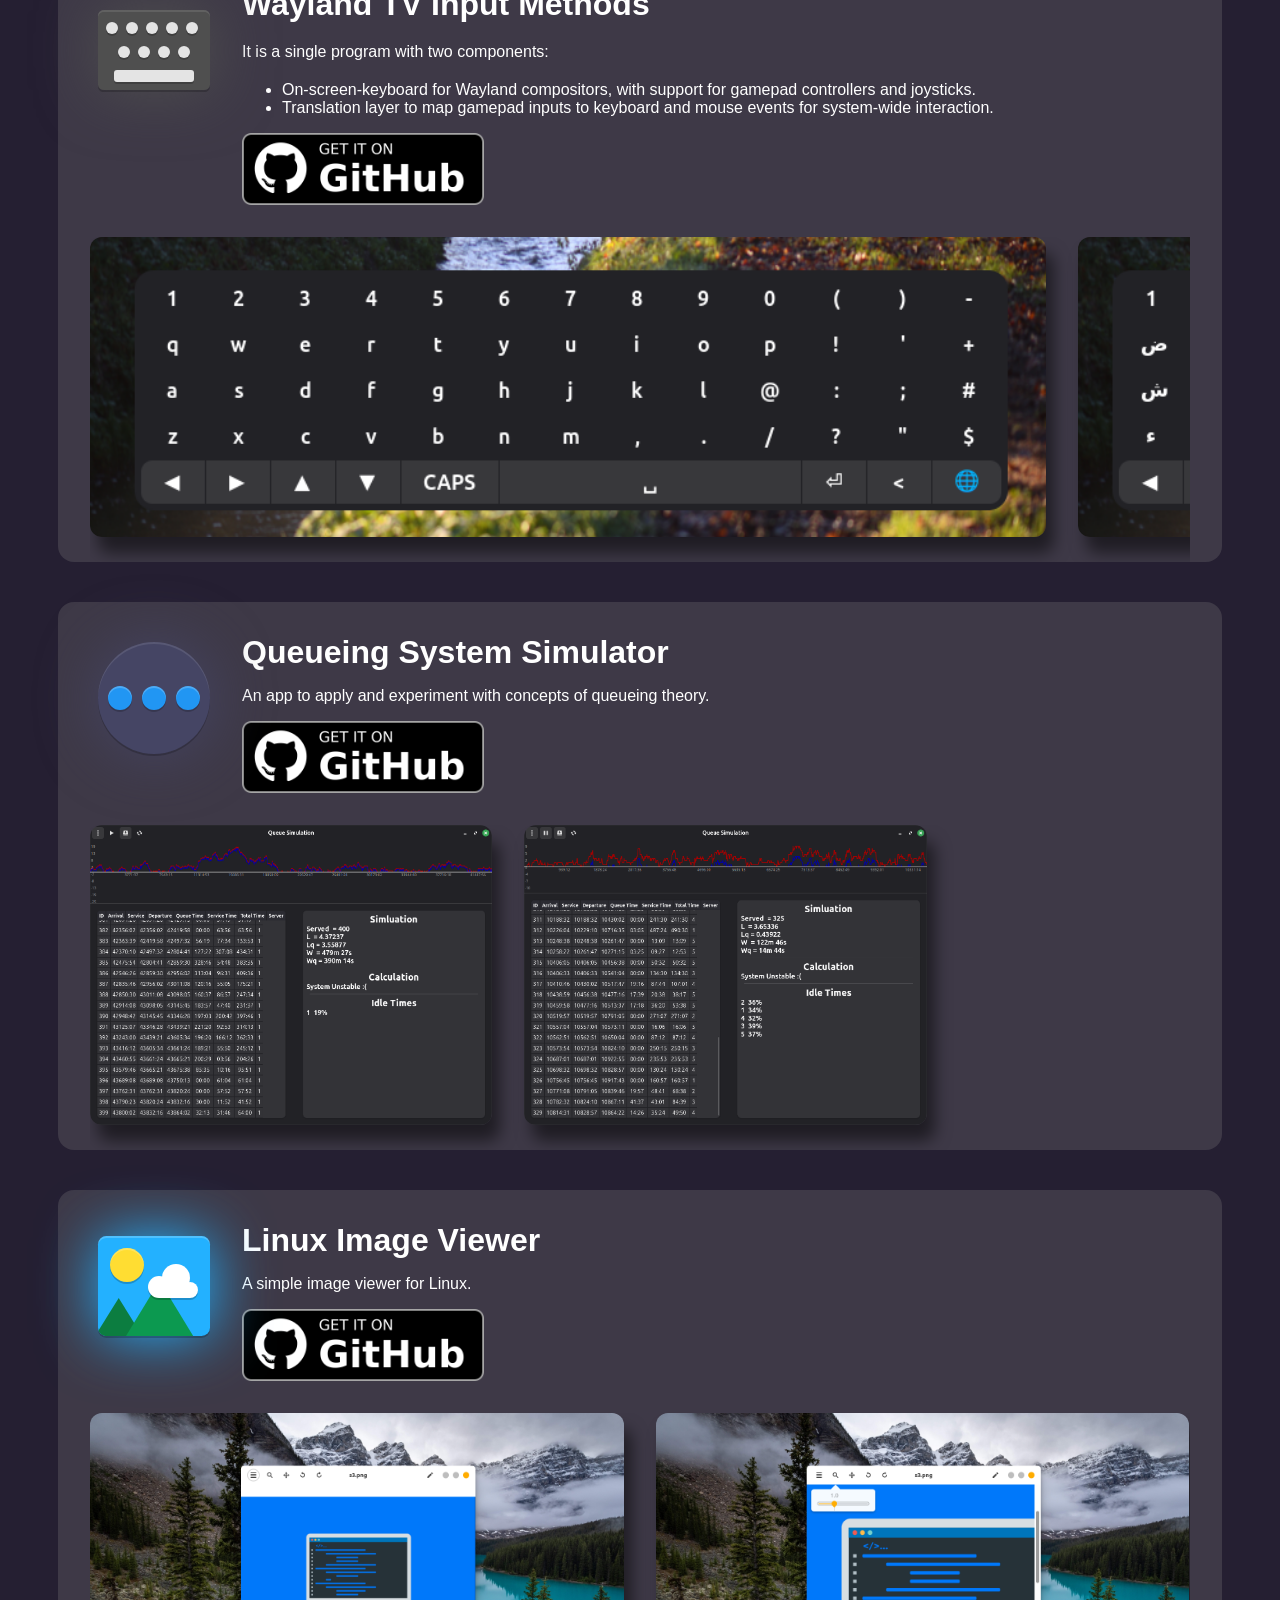
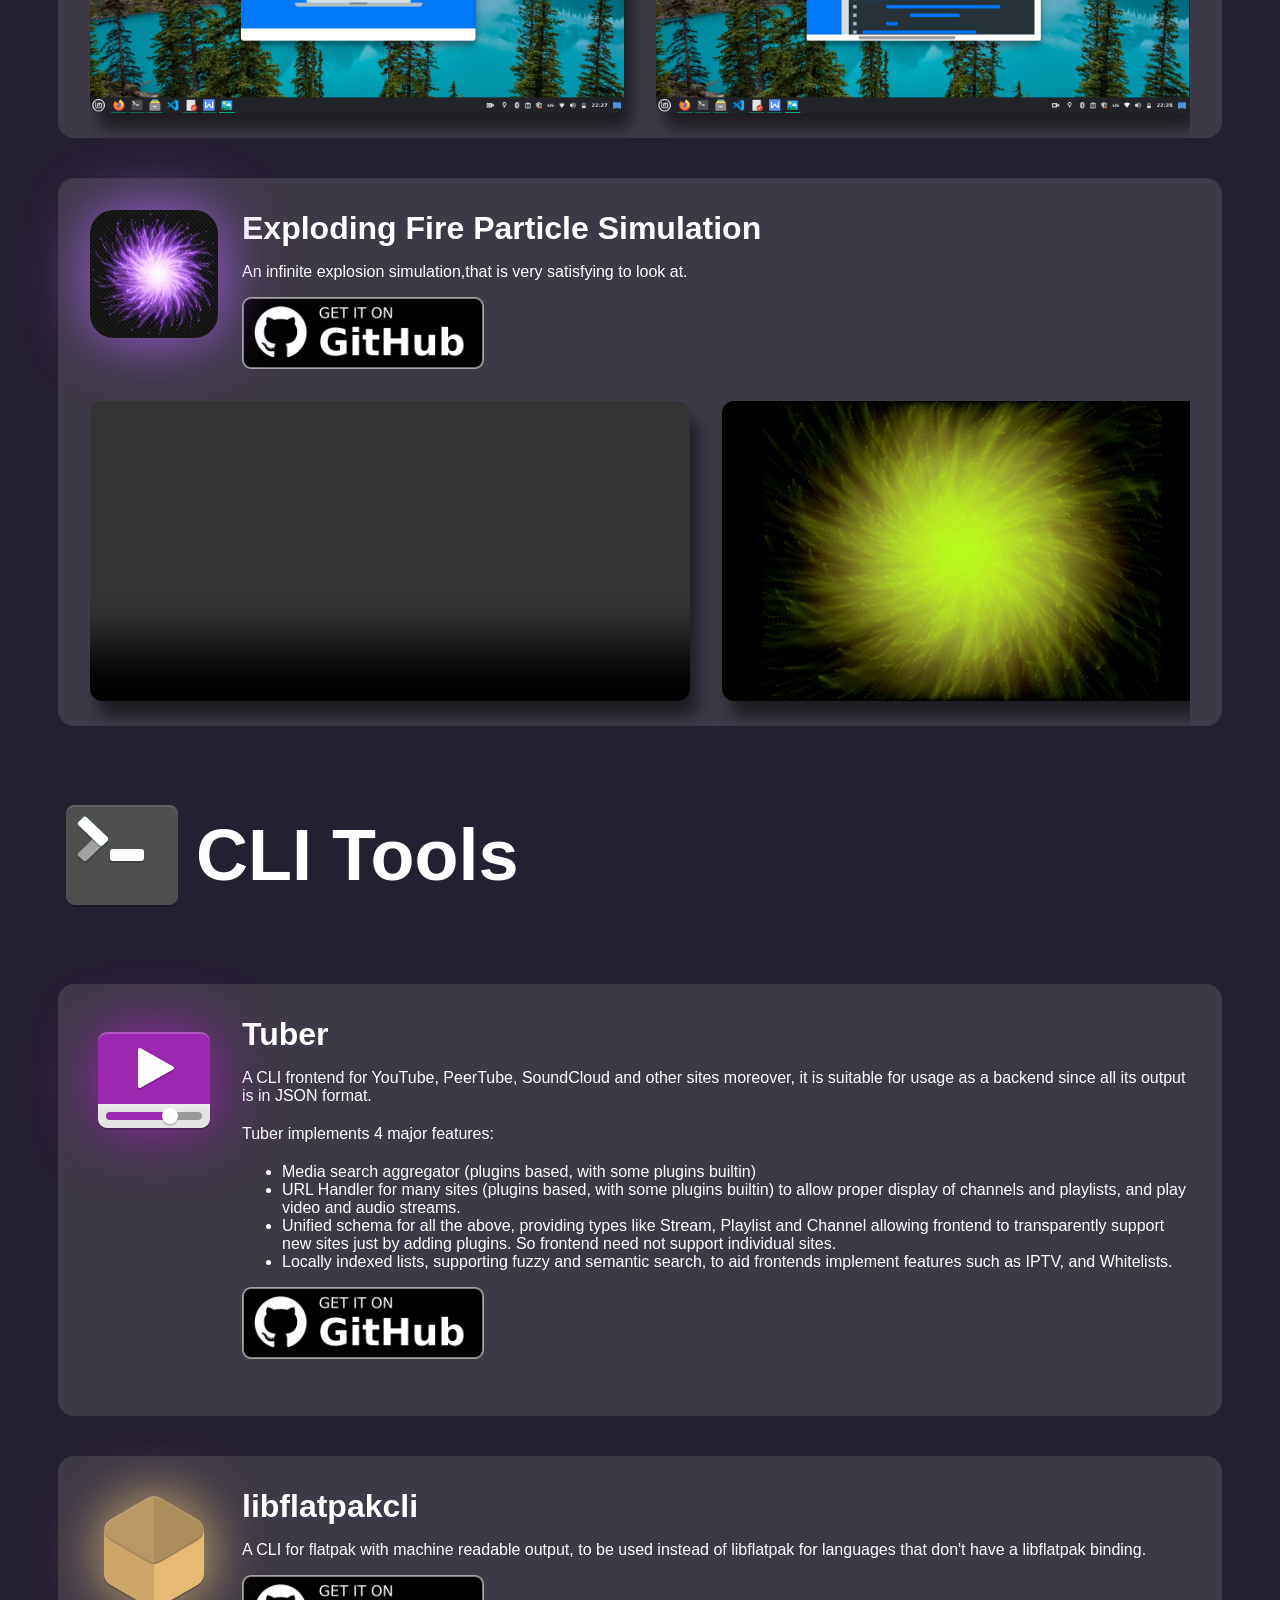
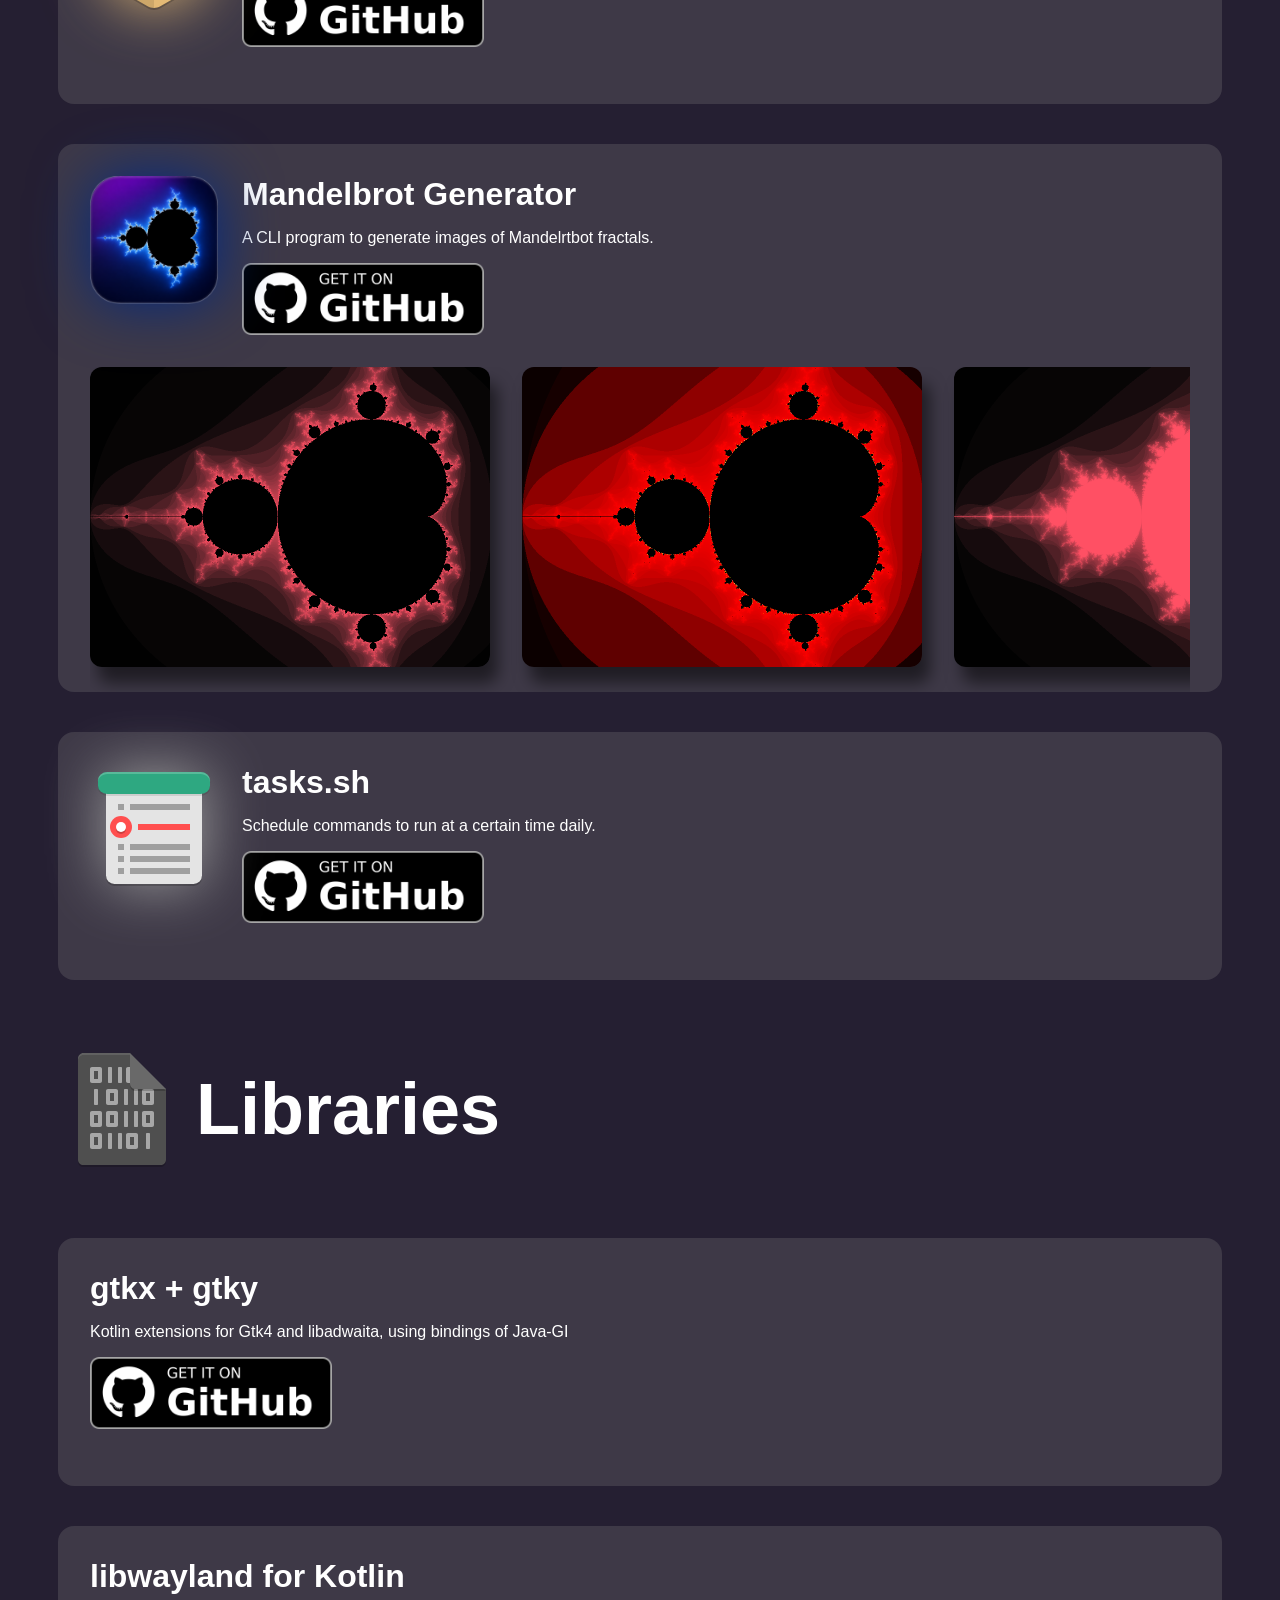
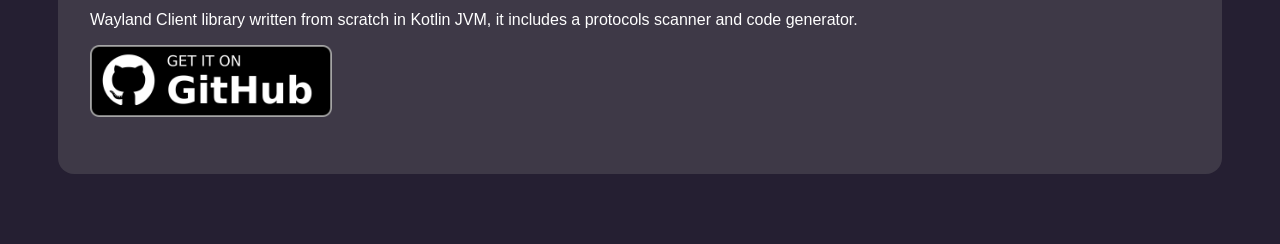
==== commit dc290414: "auto push" ====
--- a/index.html
+++ b/index.html
@@ -10,12 +10,12 @@
 </head>
 
 <body>
-    <h1>Hamza Algohary's Projects</h1>
     <div style="margin: auto; max-width:fit-content;">
+        <h1 style="font-size: 52px;">Take a look at some of my projects...</h1>
 
         <div class="hbox center-when-small" style="gap: 10px;">
             <img src="assets/apps.svg" style="align-self: center; margin: 0px;" height="128" style="display: inline;">
-            <h1 style="font-size: 72px;" style="align-self:flex-start; margin: 0px;" >Applications</h1>
+            <h1 style="font-size: 72px;" style="align-self:flex-start; margin: 0px;" >Apps</h1>
         </div>
 
         <gui-apps></gui-apps>
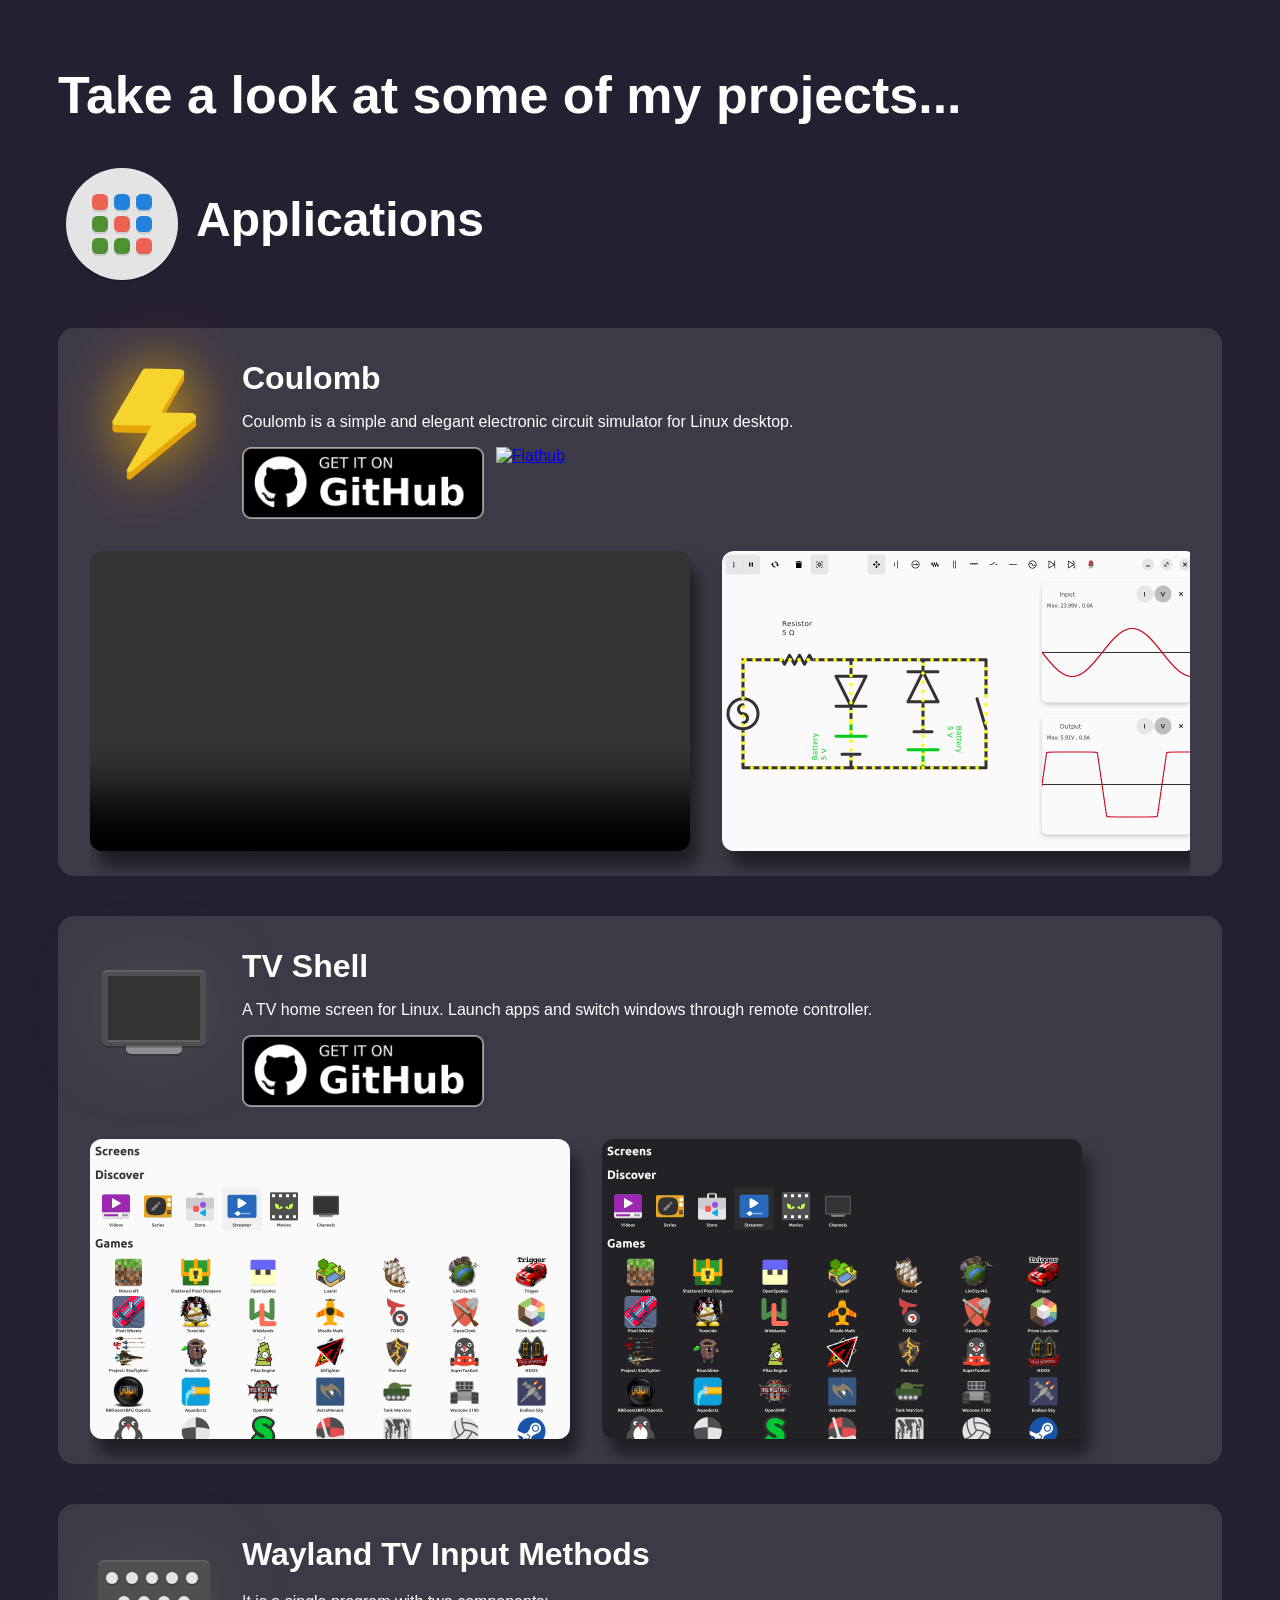
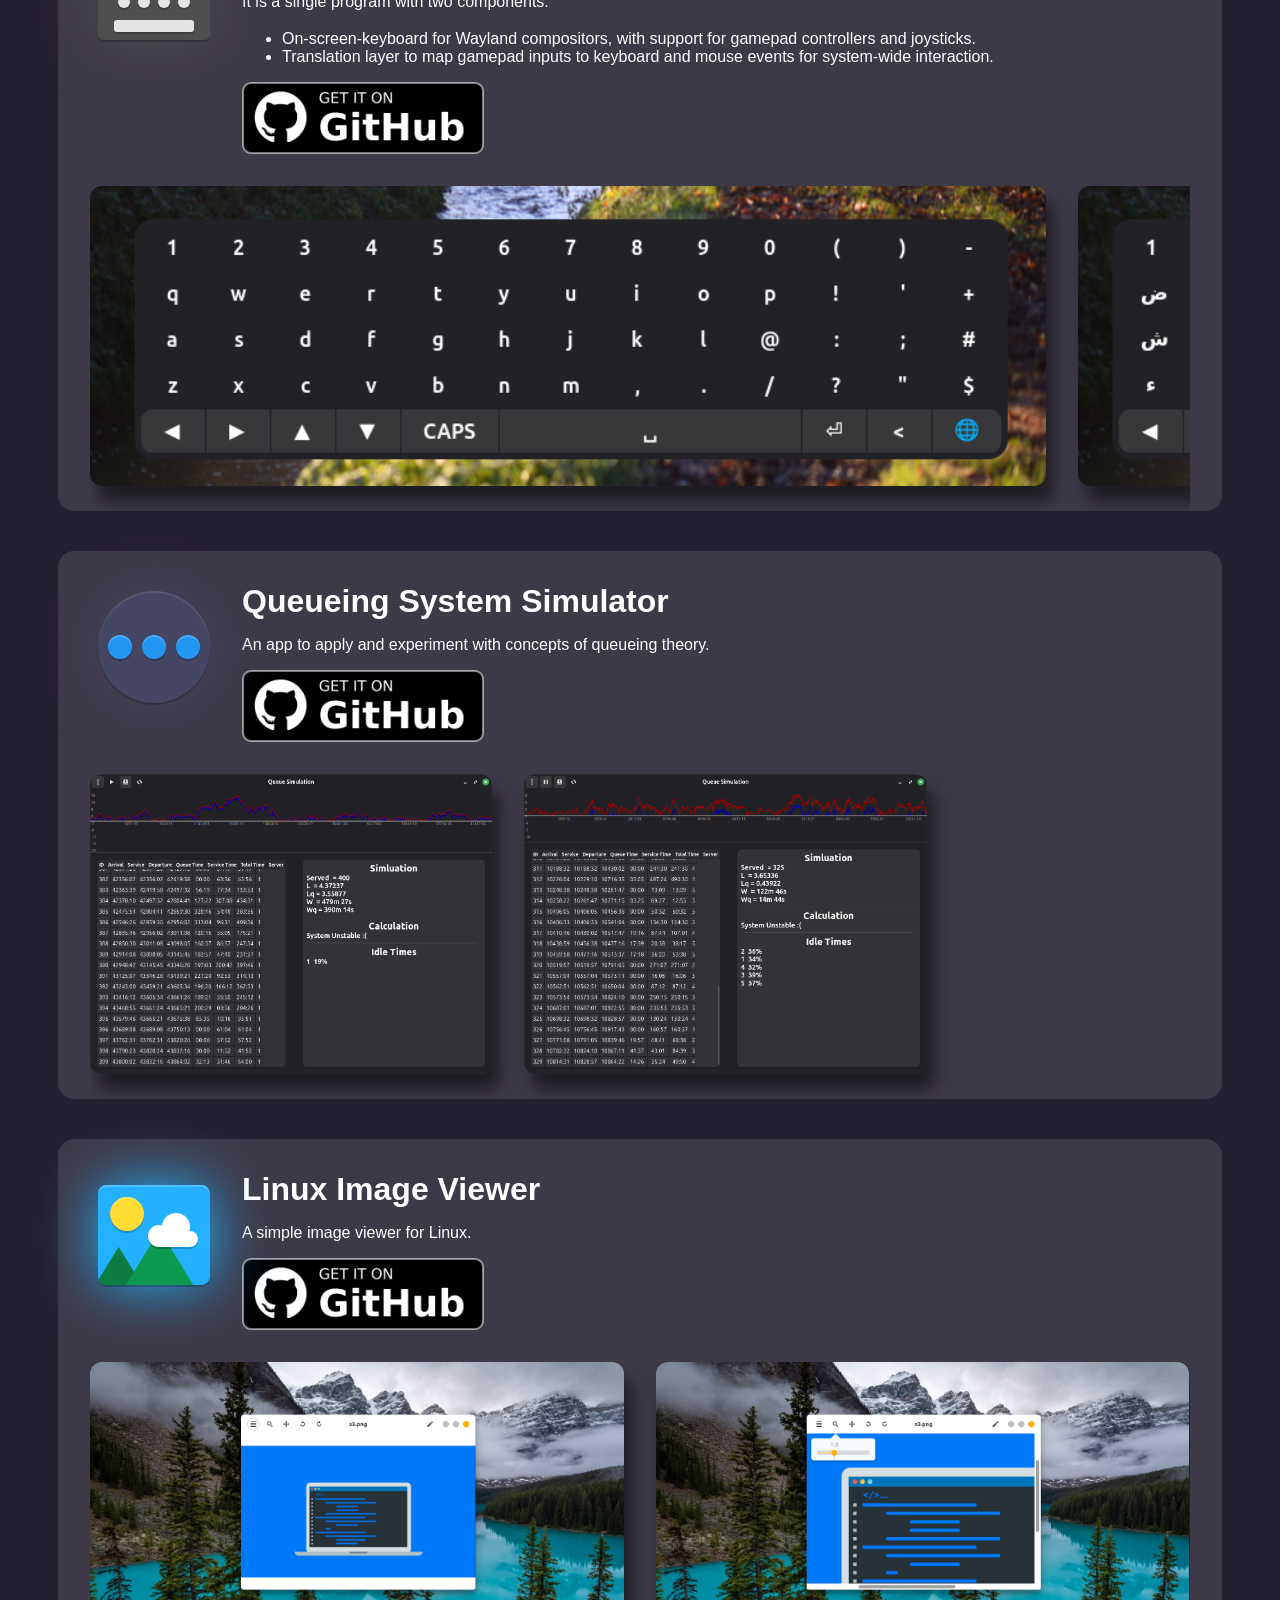
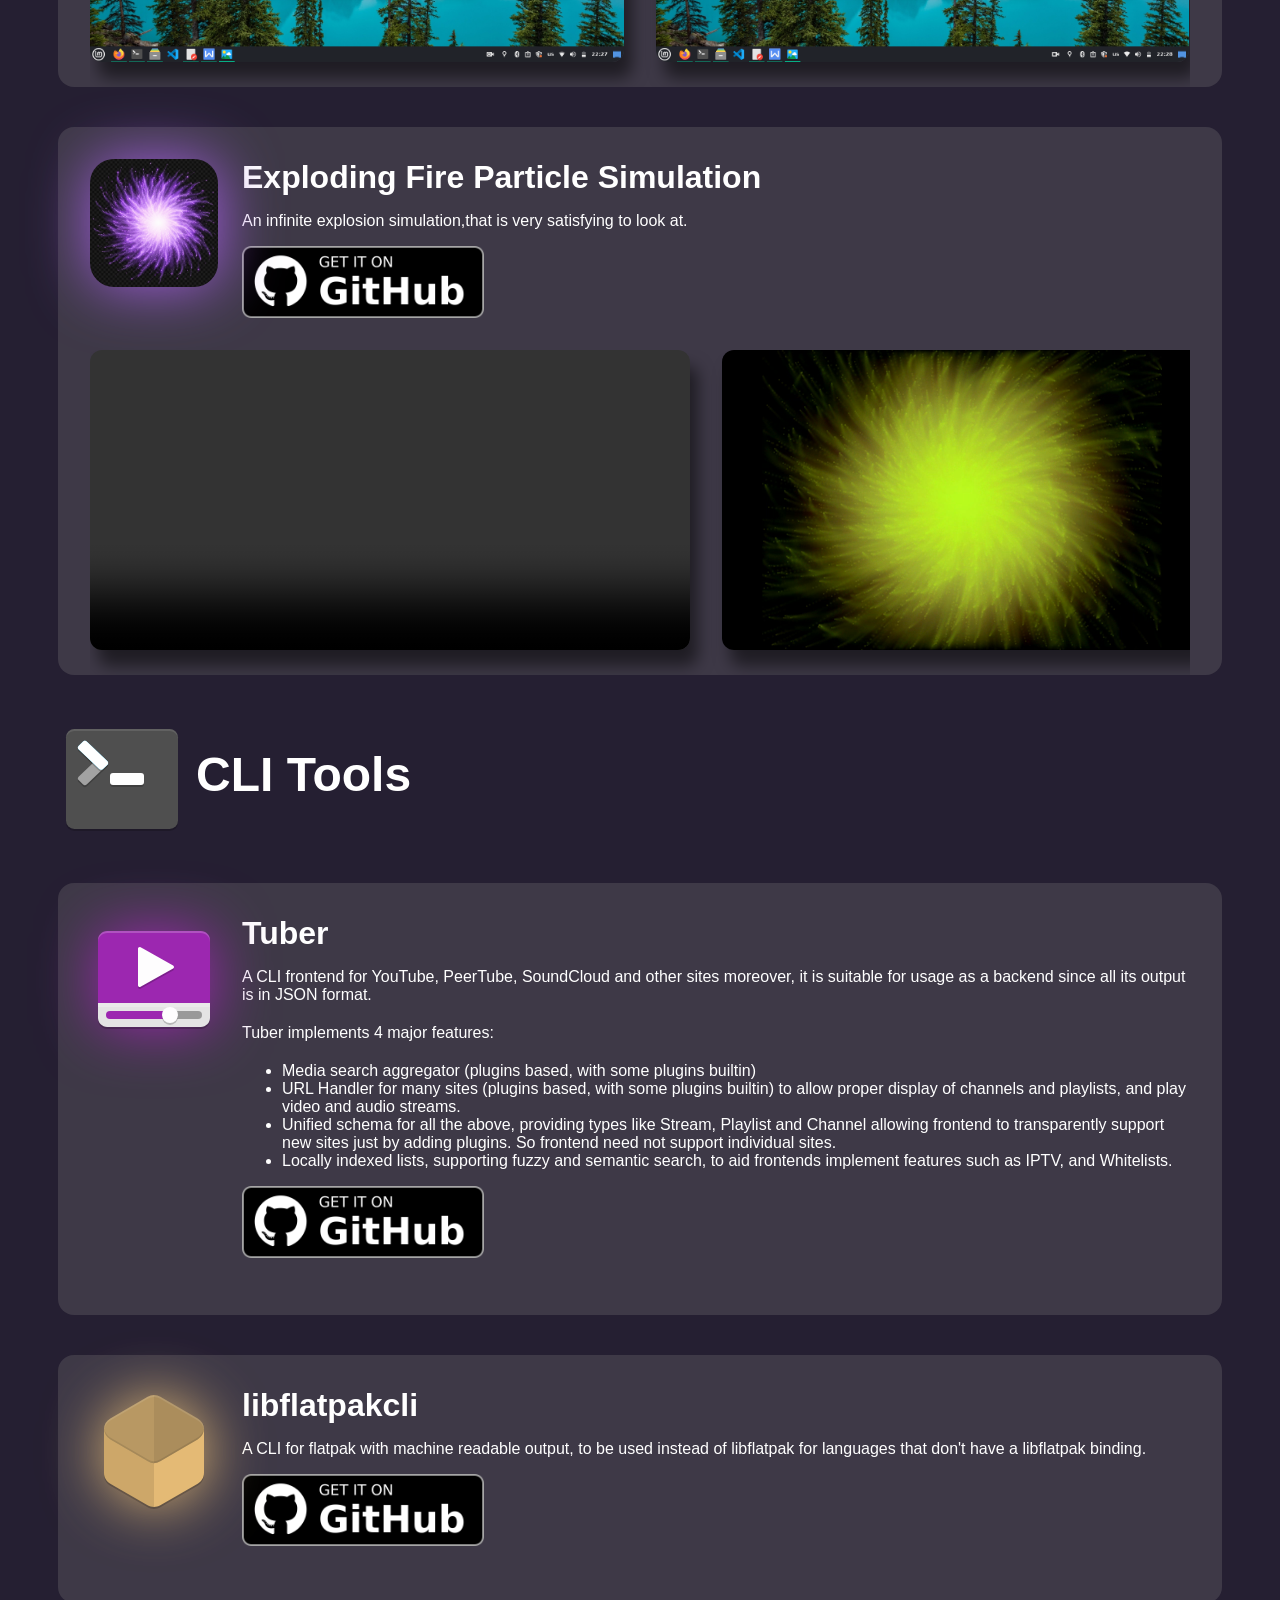
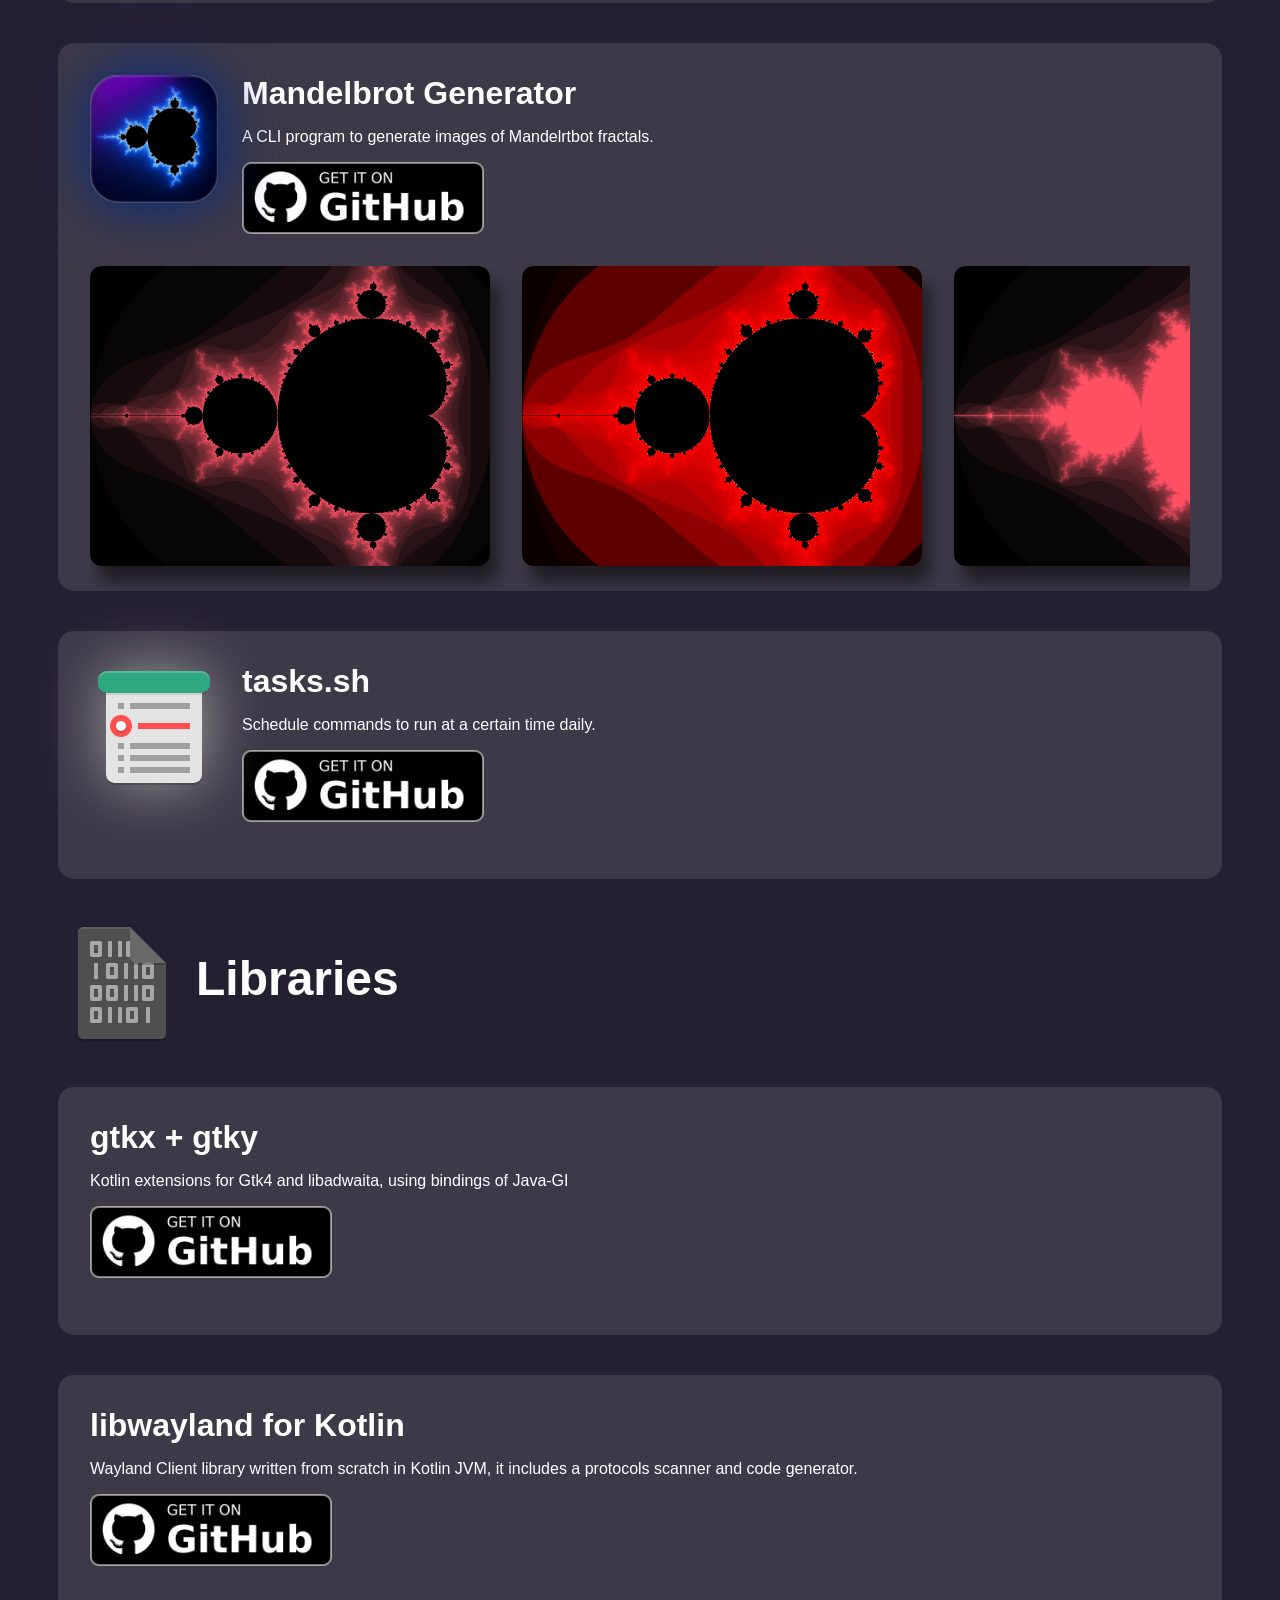
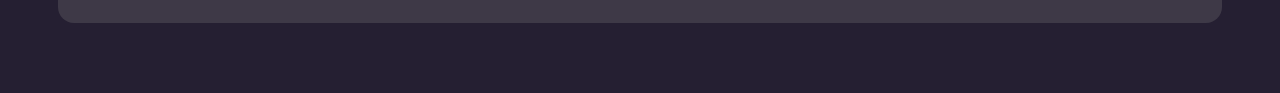
==== commit e2b7bbba: "auto push" ====
--- a/index.html
+++ b/index.html
@@ -13,23 +13,23 @@
     <div style="margin: auto; max-width:fit-content;">
         <h1 style="font-size: 52px;">Take a look at some of my projects...</h1>
 
-        <div class="hbox center-when-small" style="gap: 10px;">
+        <div class="hbox" style="gap: 10px;">
             <img src="assets/apps.svg" style="align-self: center; margin: 0px;" height="128" style="display: inline;">
-            <h1 style="font-size: 72px;" style="align-self:flex-start; margin: 0px;" >Apps</h1>
+            <h1 style="font-size: 48px;" style="align-self:flex-start; margin: 0px;" >Applications</h1>
         </div>
 
         <gui-apps></gui-apps>
 
-        <div class="hbox center-when-small" style="gap: 10px;">
+        <div class="hbox" style="gap: 10px;">
             <img src="assets/terminal.svg" style="align-self: center; margin: 0px;" height="128" style="display: inline;">
-            <h1 style="font-size: 72px;" style="align-self:flex-start; margin: 0px;" >CLI Tools</h1>
+            <h1 style="font-size: 48px;" style="align-self:flex-start; margin: 0px;" >CLI Tools</h1>
         </div>
 
         <cli-apps></cli-apps>
 
-        <div class="hbox center-when-small" style="gap: 10px;">
+        <div class="hbox" style="gap: 10px;">
             <img src="assets/binary.svg" style="align-self: center; margin: 0px;" height="128" style="display: inline;">
-            <h1 style="font-size: 72px;" style="align-self:flex-start; margin: 0px;" >Libraries</h1>
+            <h1 style="font-size: 48px;" style="align-self:flex-start; margin: 0px;" >Libraries</h1>
         </div>
 
         <libraries-section></libraries-section>
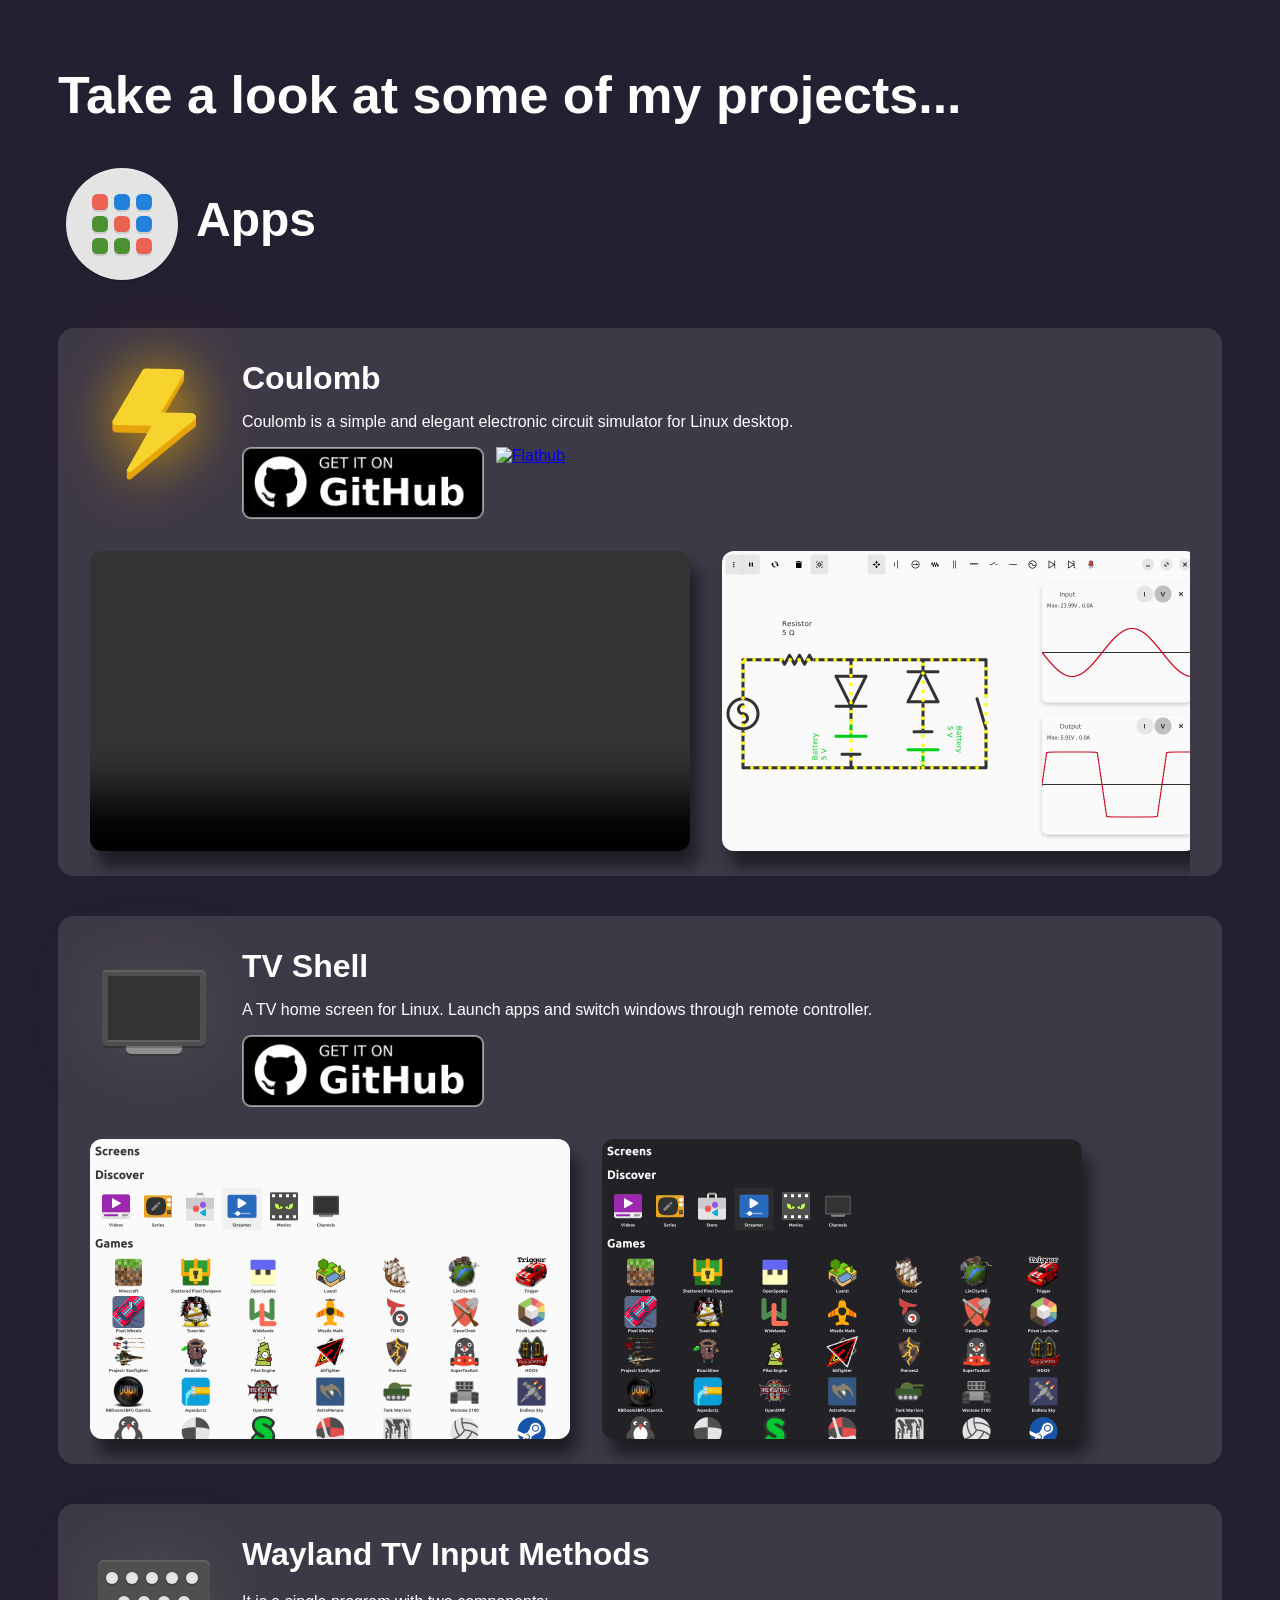
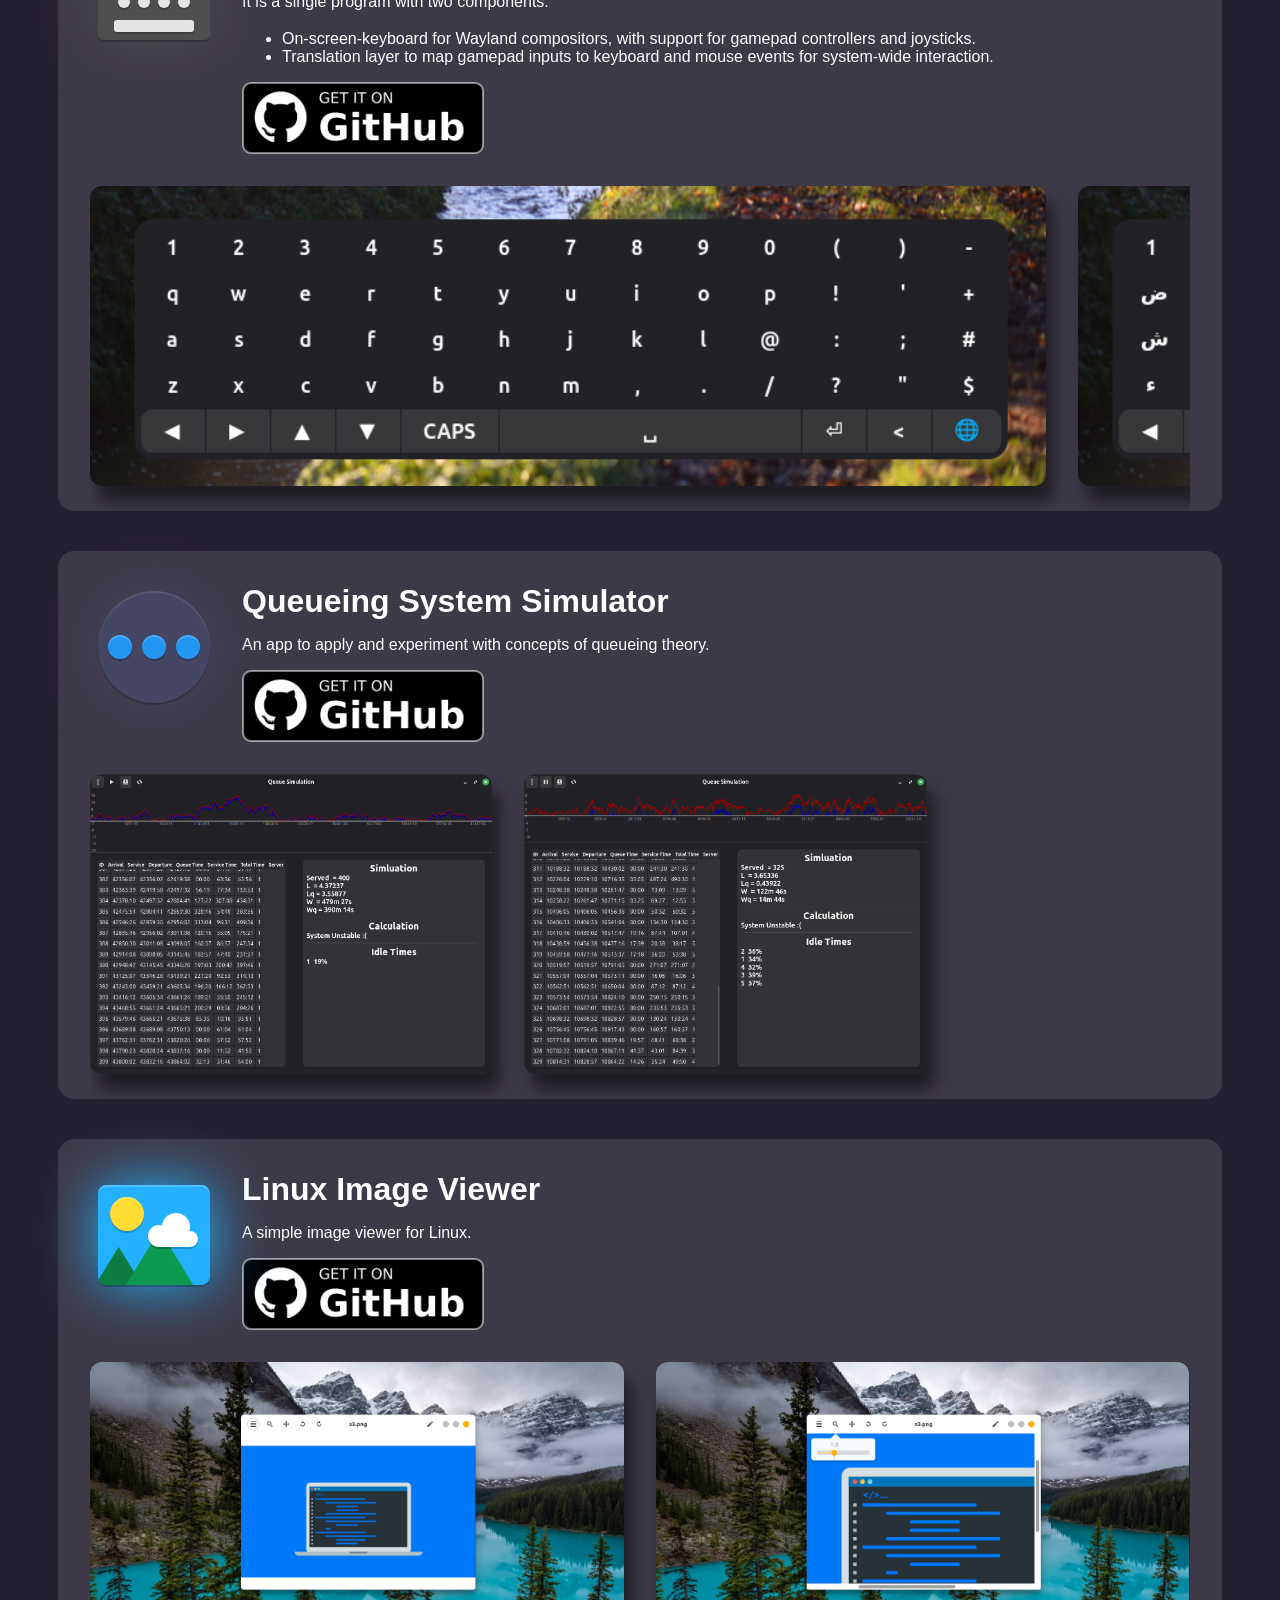
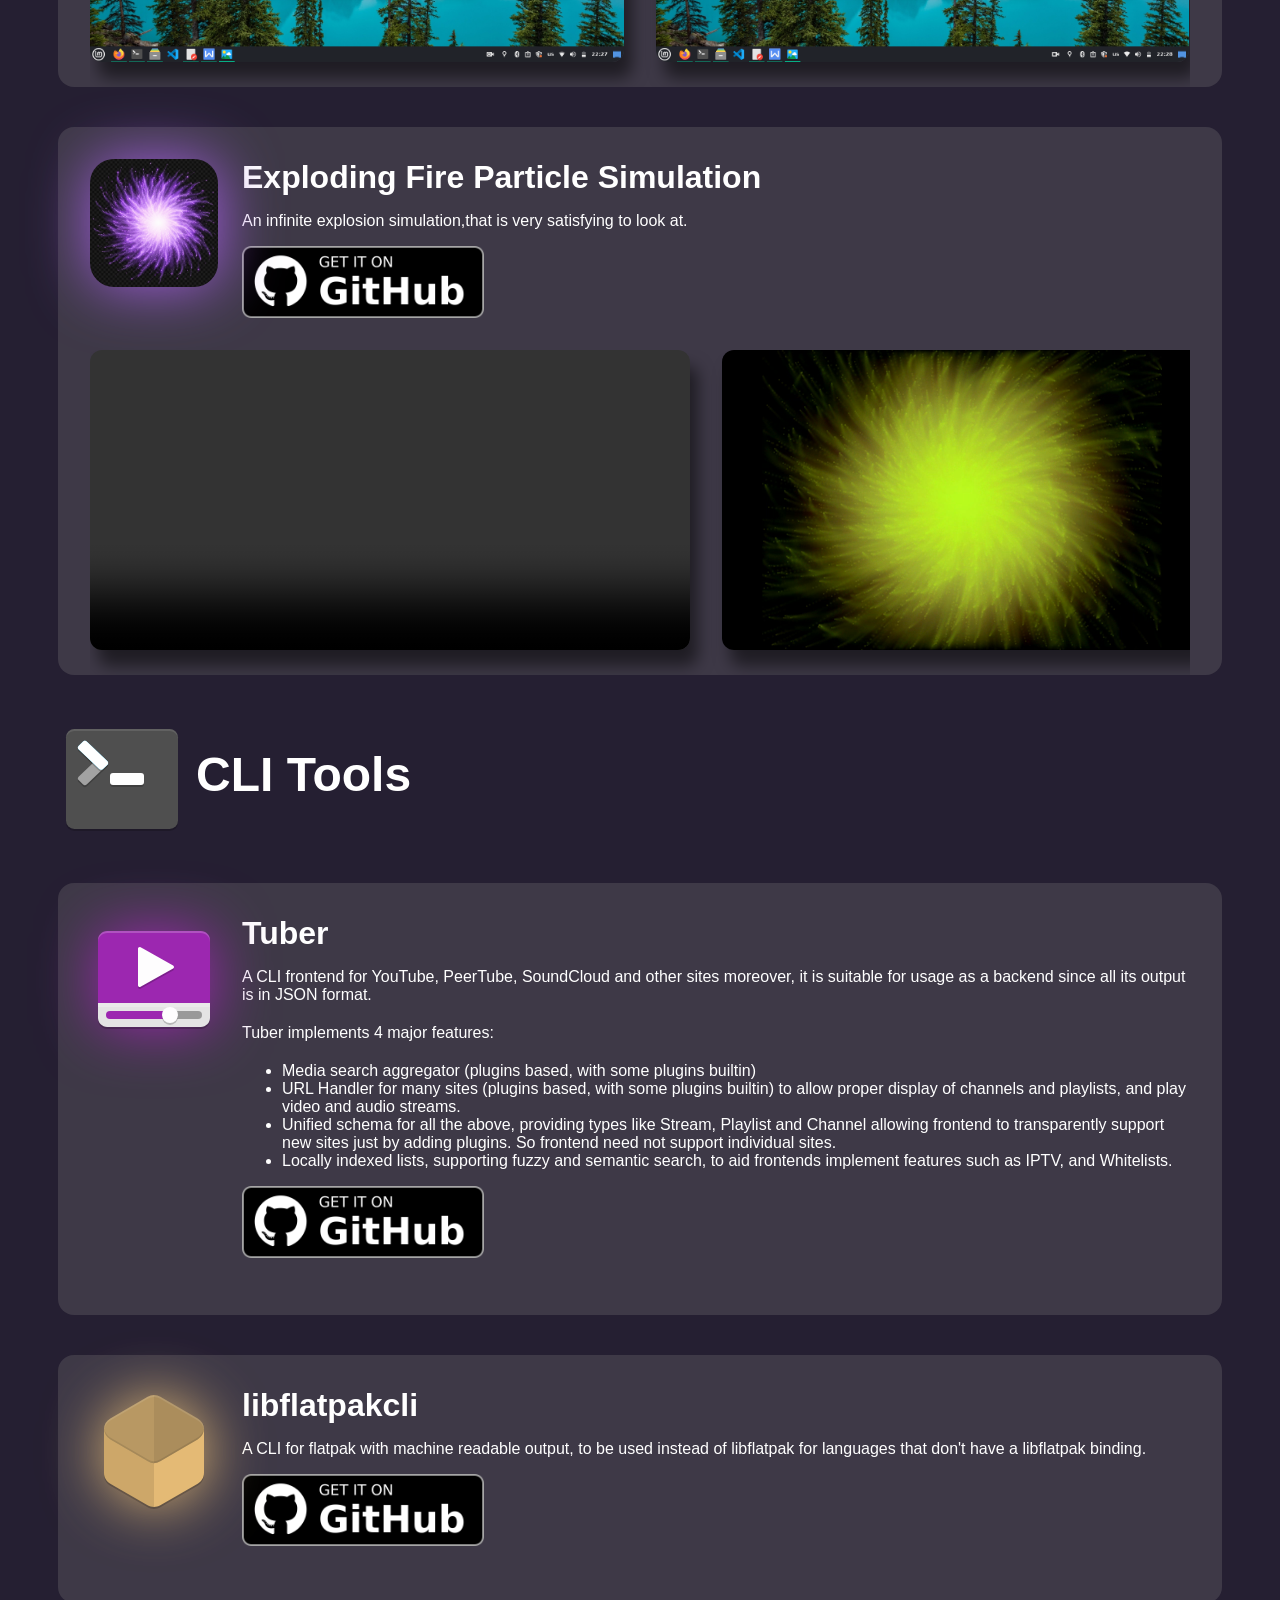
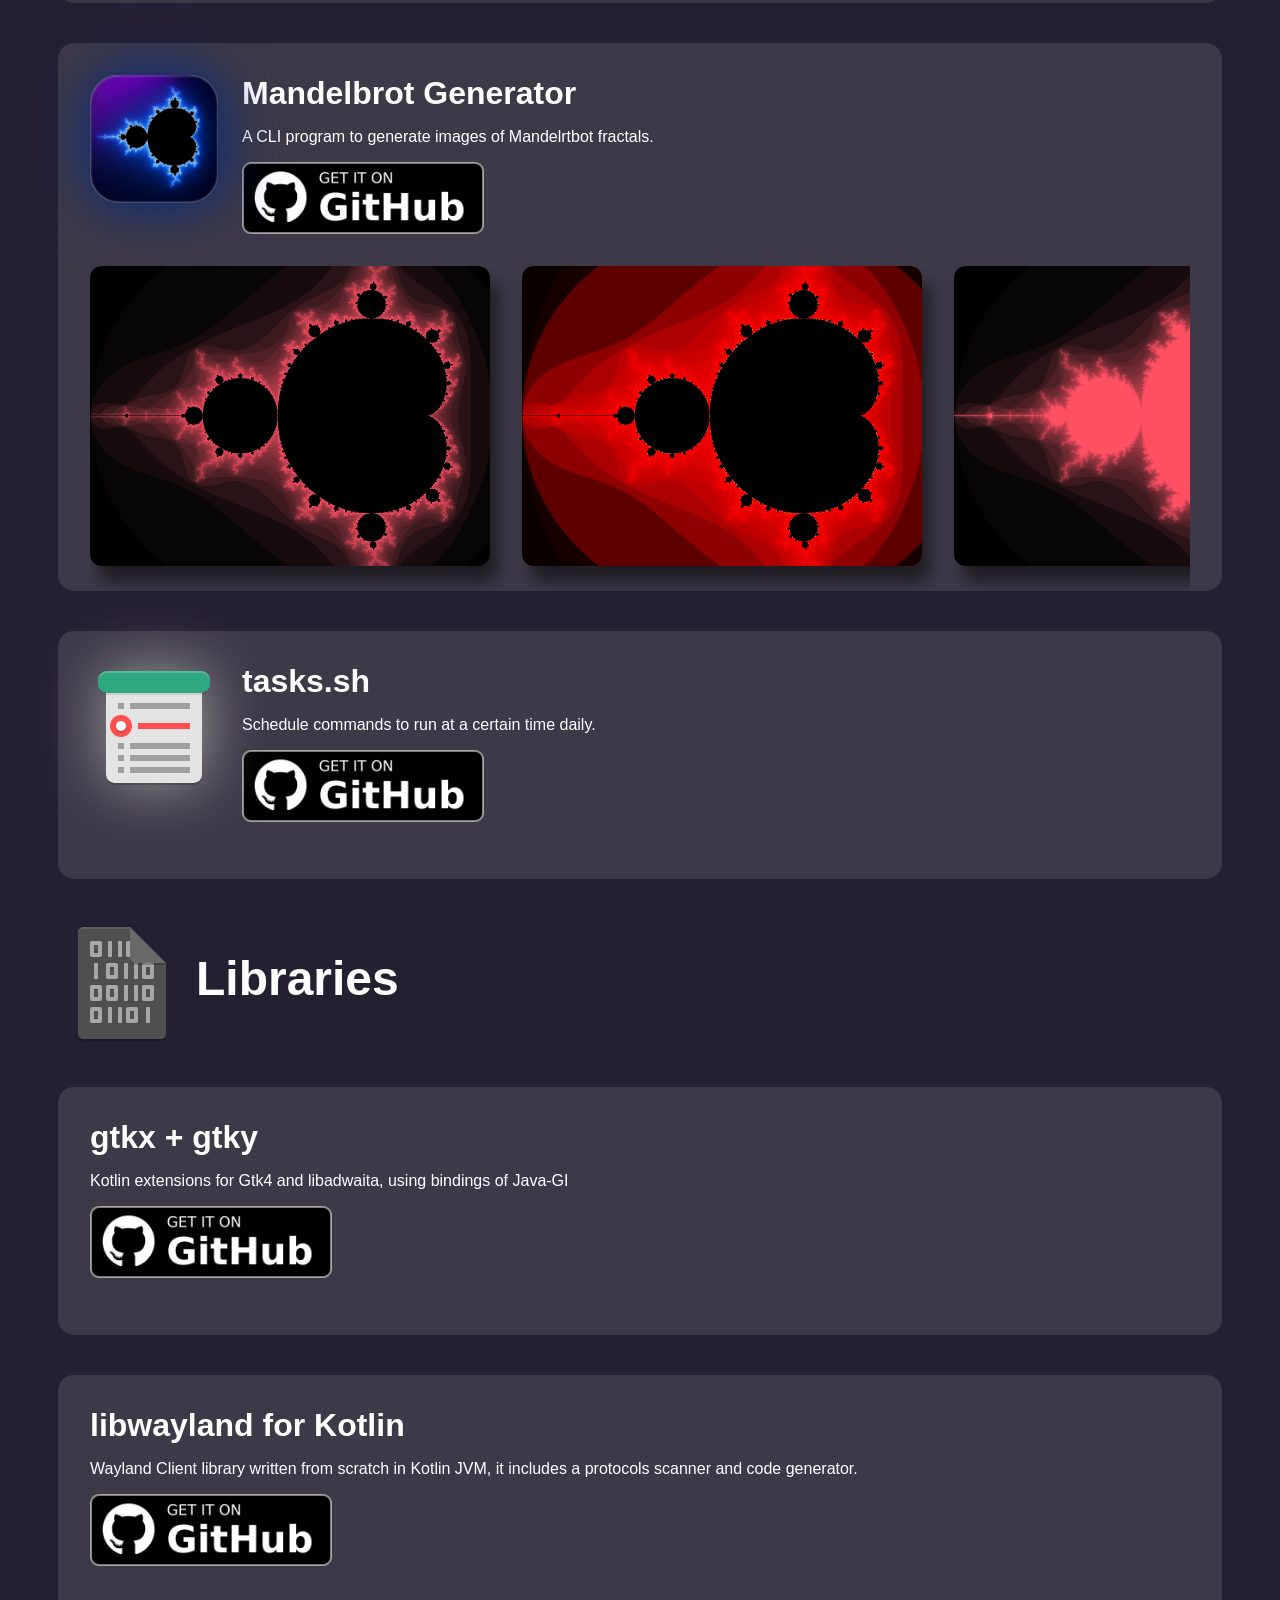
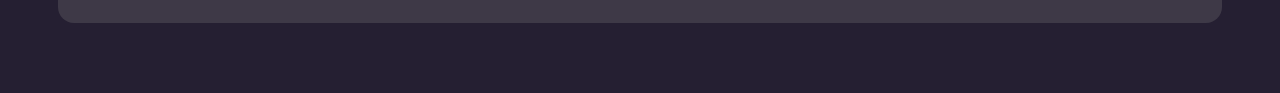
==== commit a3a20977: "auto push" ====
--- a/index.html
+++ b/index.html
@@ -15,7 +15,7 @@
 
         <div class="hbox" style="gap: 10px;">
             <img src="assets/apps.svg" style="align-self: center; margin: 0px;" height="128" style="display: inline;">
-            <h1 style="font-size: 48px;" style="align-self:flex-start; margin: 0px;" >Applications</h1>
+            <h1 style="font-size: 48px;" style="align-self:flex-start; margin: 0px;" >Apps</h1>
         </div>
 
         <gui-apps></gui-apps>
--- a/css/style.css
+++ b/css/style.css
@@ -86,8 +86,8 @@
     .screenshots img,
     .screenshots video {
         box-shadow: none;
-        width: min(75vw, 900px);
-        height: auto;
+        width: 75vw;/*min(75vw, 900px);*/
+        height: fit-content;
     }
 }
 
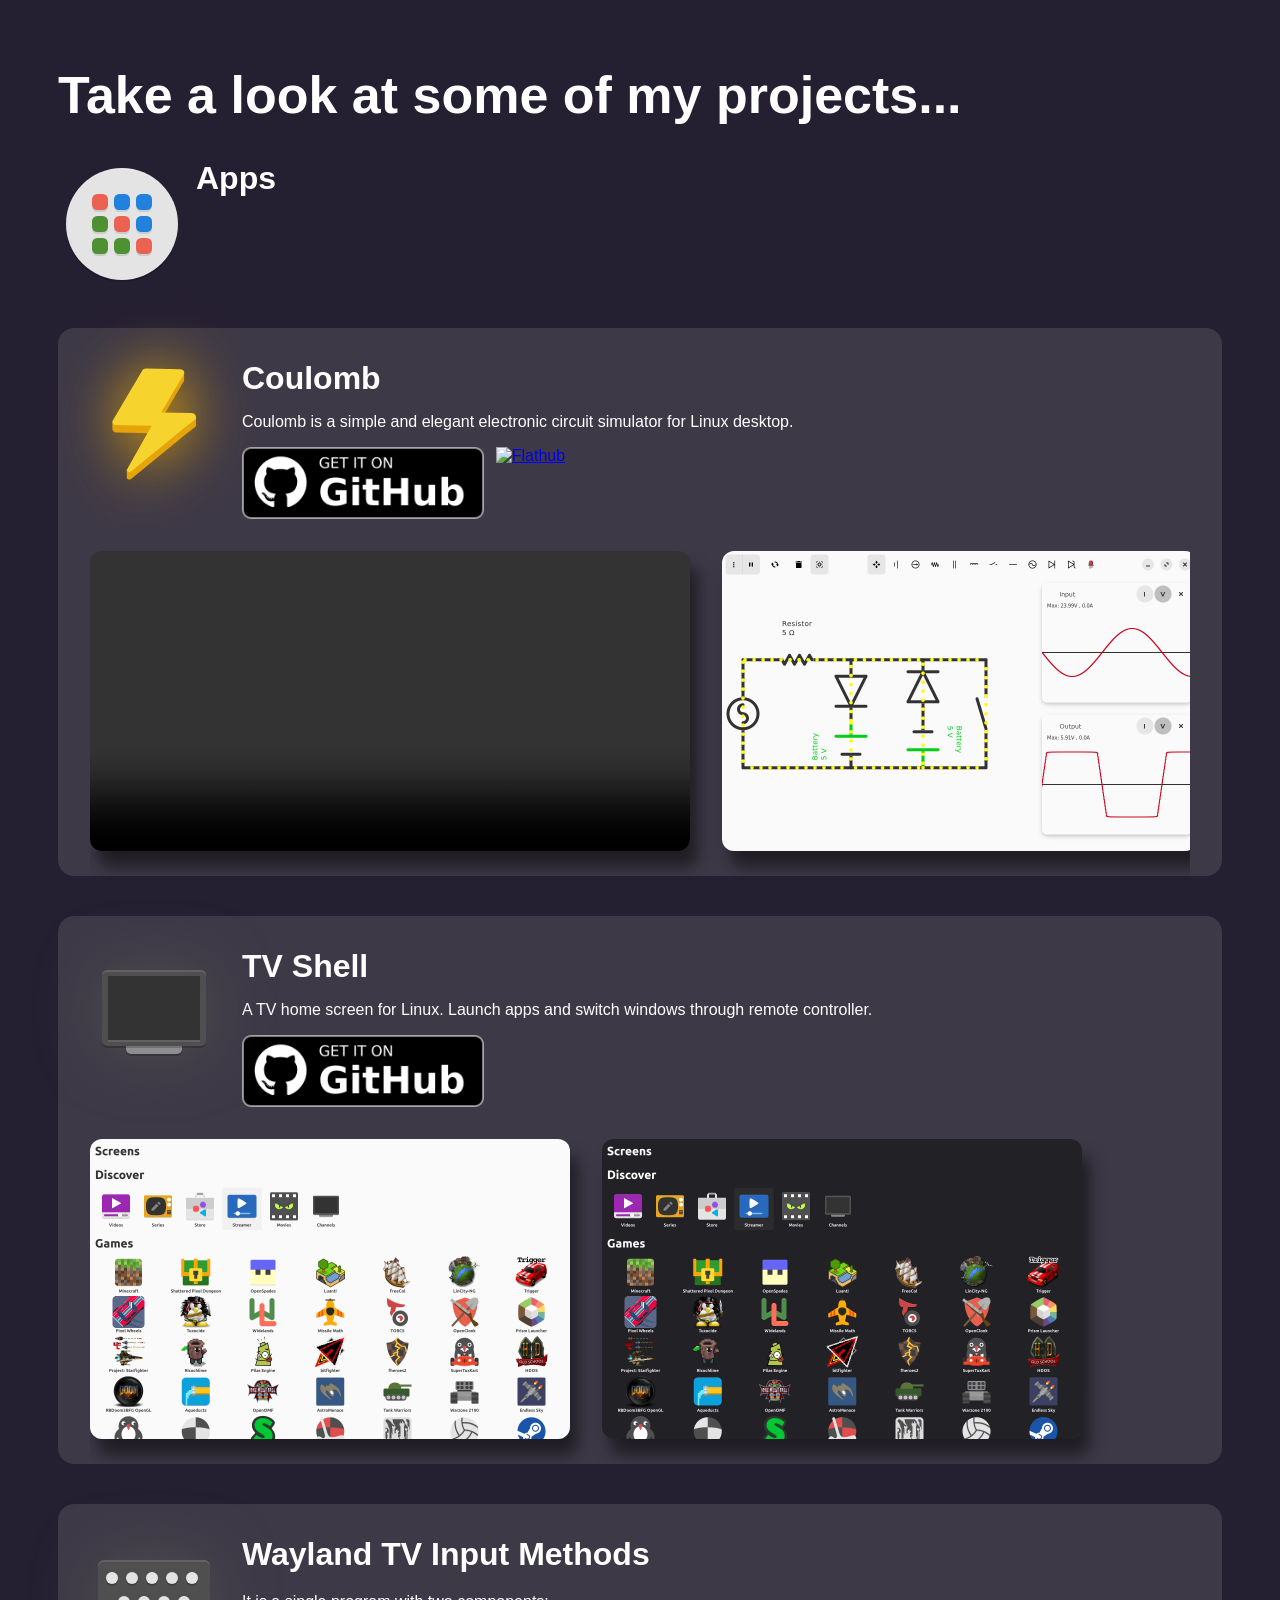
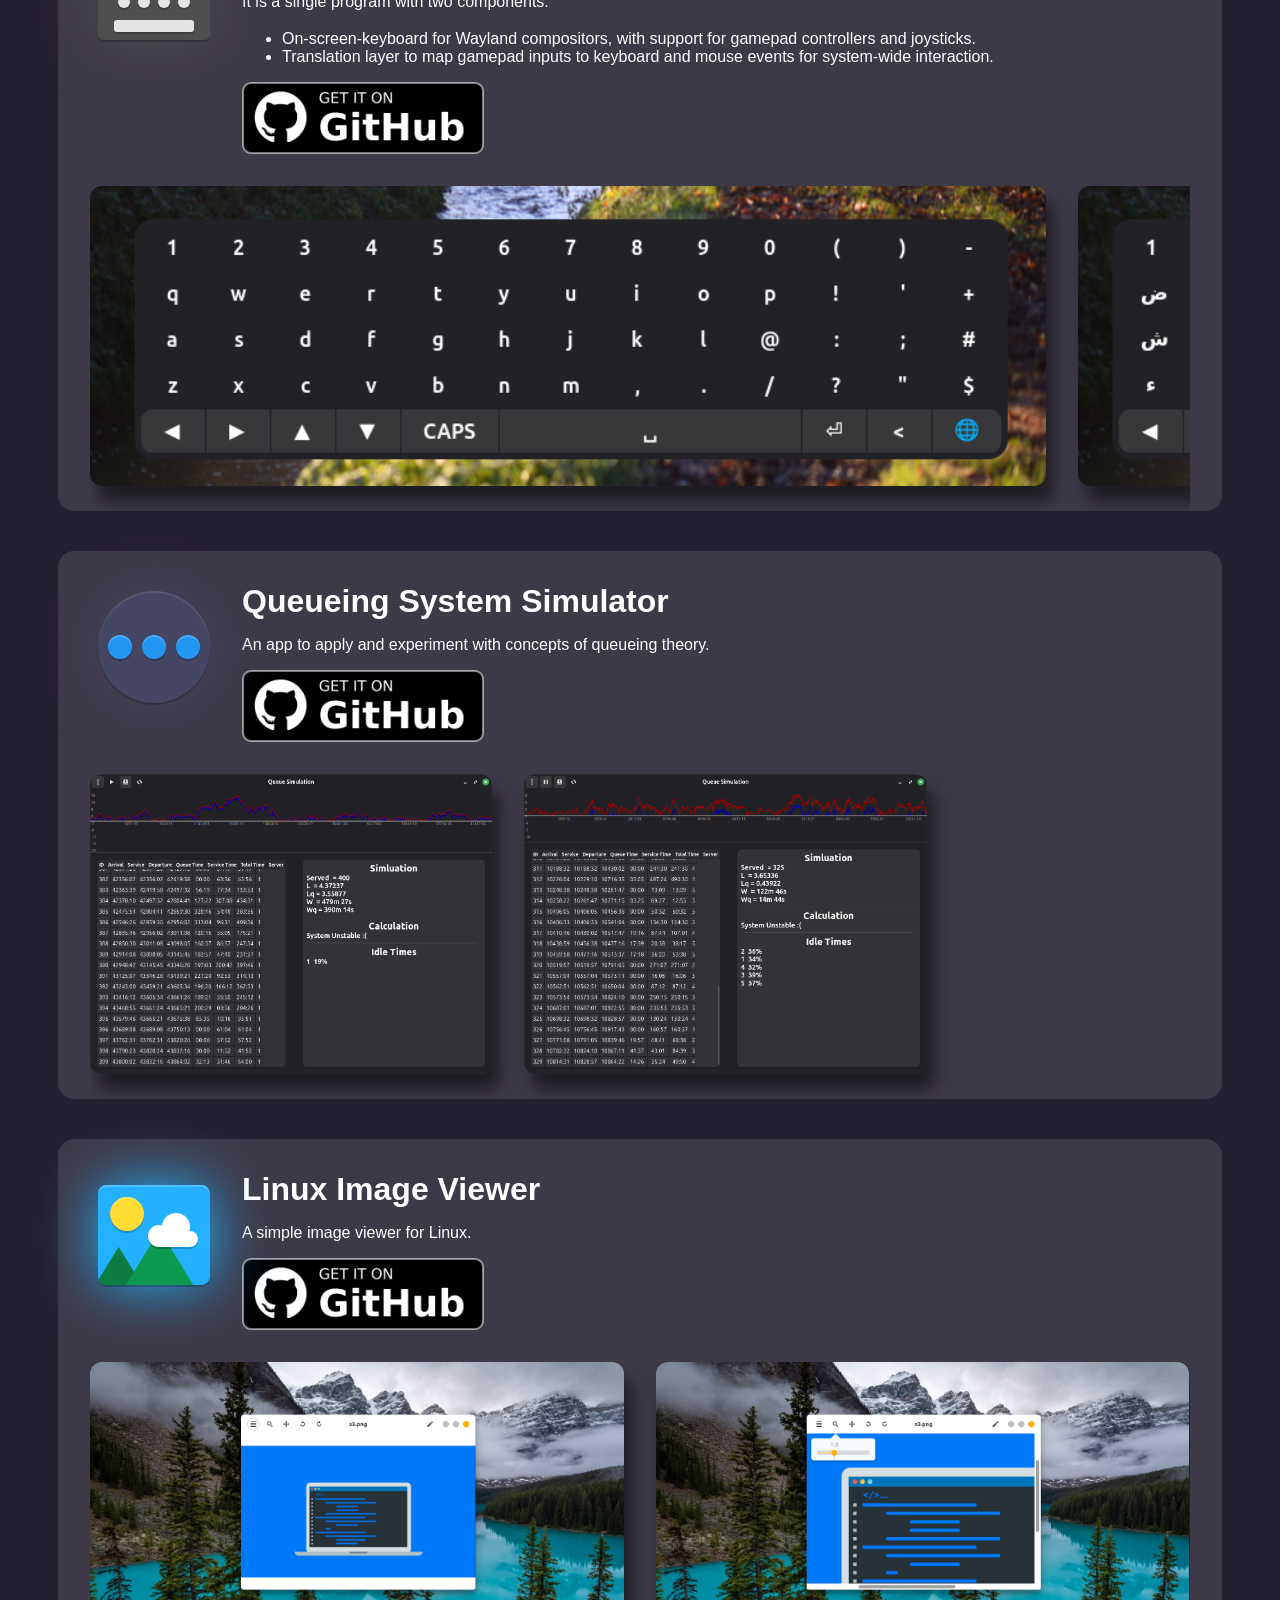
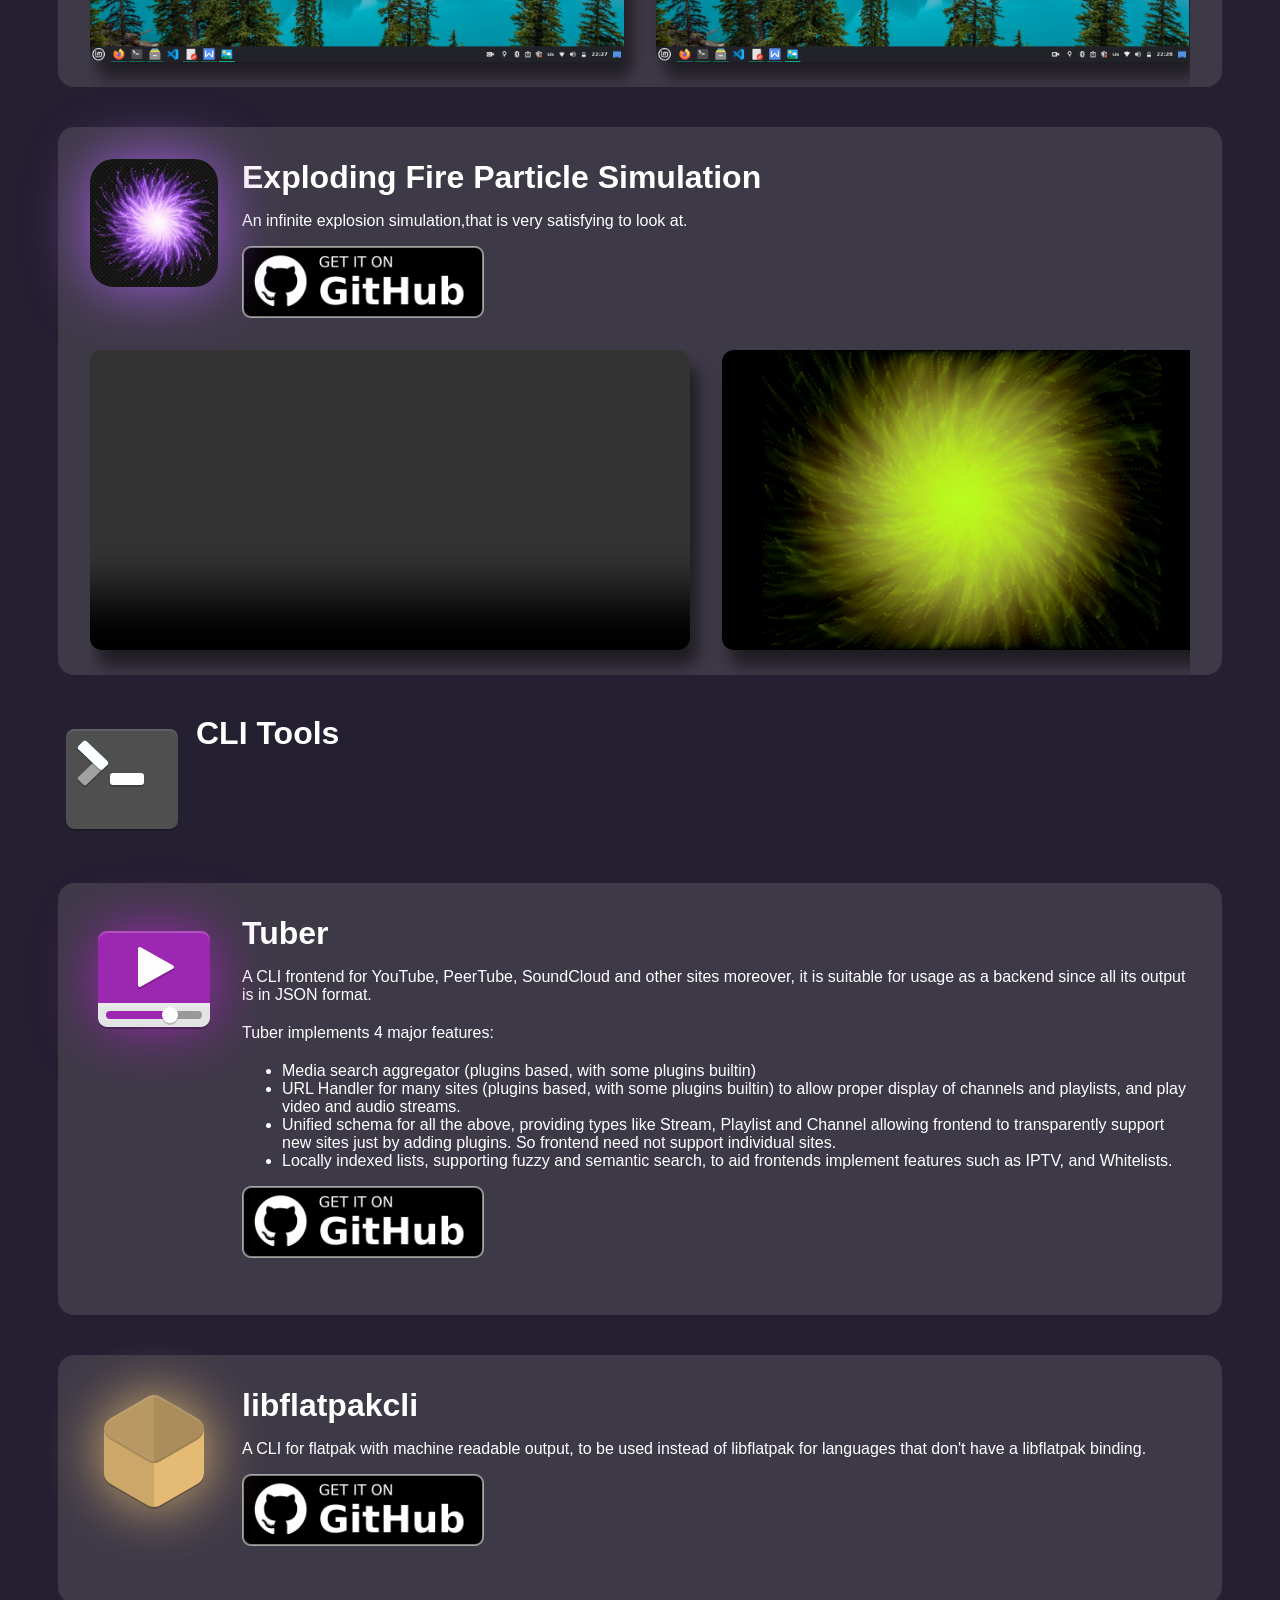
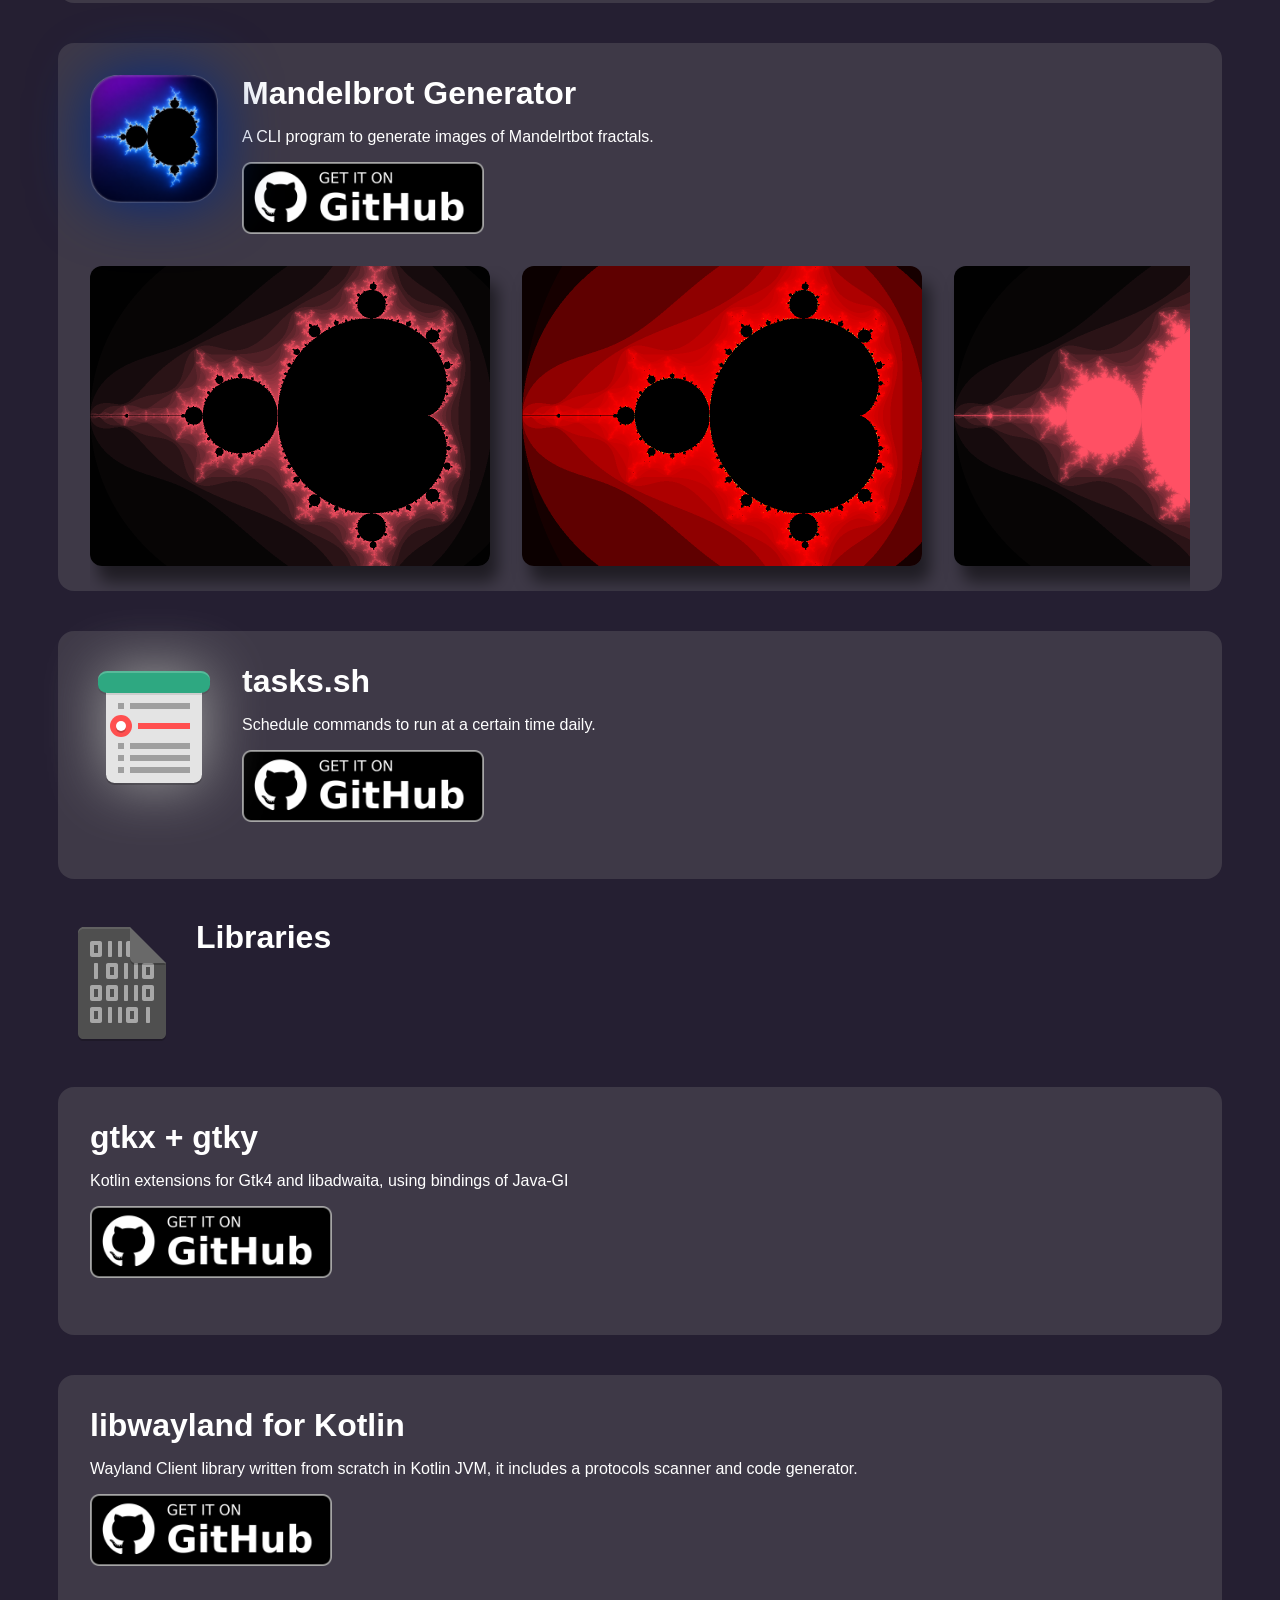
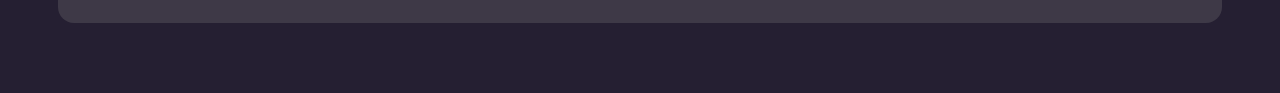
==== commit 3a195d67: "auto push" ====
--- a/index.html
+++ b/index.html
@@ -15,21 +15,21 @@
 
         <div class="hbox" style="gap: 10px;">
             <img src="assets/apps.svg" style="align-self: center; margin: 0px;" height="128" style="display: inline;">
-            <h1 style="font-size: 48px;" style="align-self:flex-start; margin: 0px;" >Apps</h1>
+            <h1 style="align-self:flex-start; margin: 0px;" >Apps</h1>
         </div>
 
         <gui-apps></gui-apps>
 
         <div class="hbox" style="gap: 10px;">
             <img src="assets/terminal.svg" style="align-self: center; margin: 0px;" height="128" style="display: inline;">
-            <h1 style="font-size: 48px;" style="align-self:flex-start; margin: 0px;" >CLI Tools</h1>
+            <h1 style="align-self:flex-start; margin: 0px;" >CLI Tools</h1>
         </div>
 
         <cli-apps></cli-apps>
 
         <div class="hbox" style="gap: 10px;">
             <img src="assets/binary.svg" style="align-self: center; margin: 0px;" height="128" style="display: inline;">
-            <h1 style="font-size: 48px;" style="align-self:flex-start; margin: 0px;" >Libraries</h1>
+            <h1 style="align-self:flex-start; margin: 0px;" >Libraries</h1>
         </div>
 
         <libraries-section></libraries-section>
--- a/css/style.css
+++ b/css/style.css
@@ -87,7 +87,7 @@
     .screenshots video {
         box-shadow: none;
         width: 75vw;/*min(75vw, 900px);*/
-        height: fit-content;
+        height: auto;
     }
 }
 
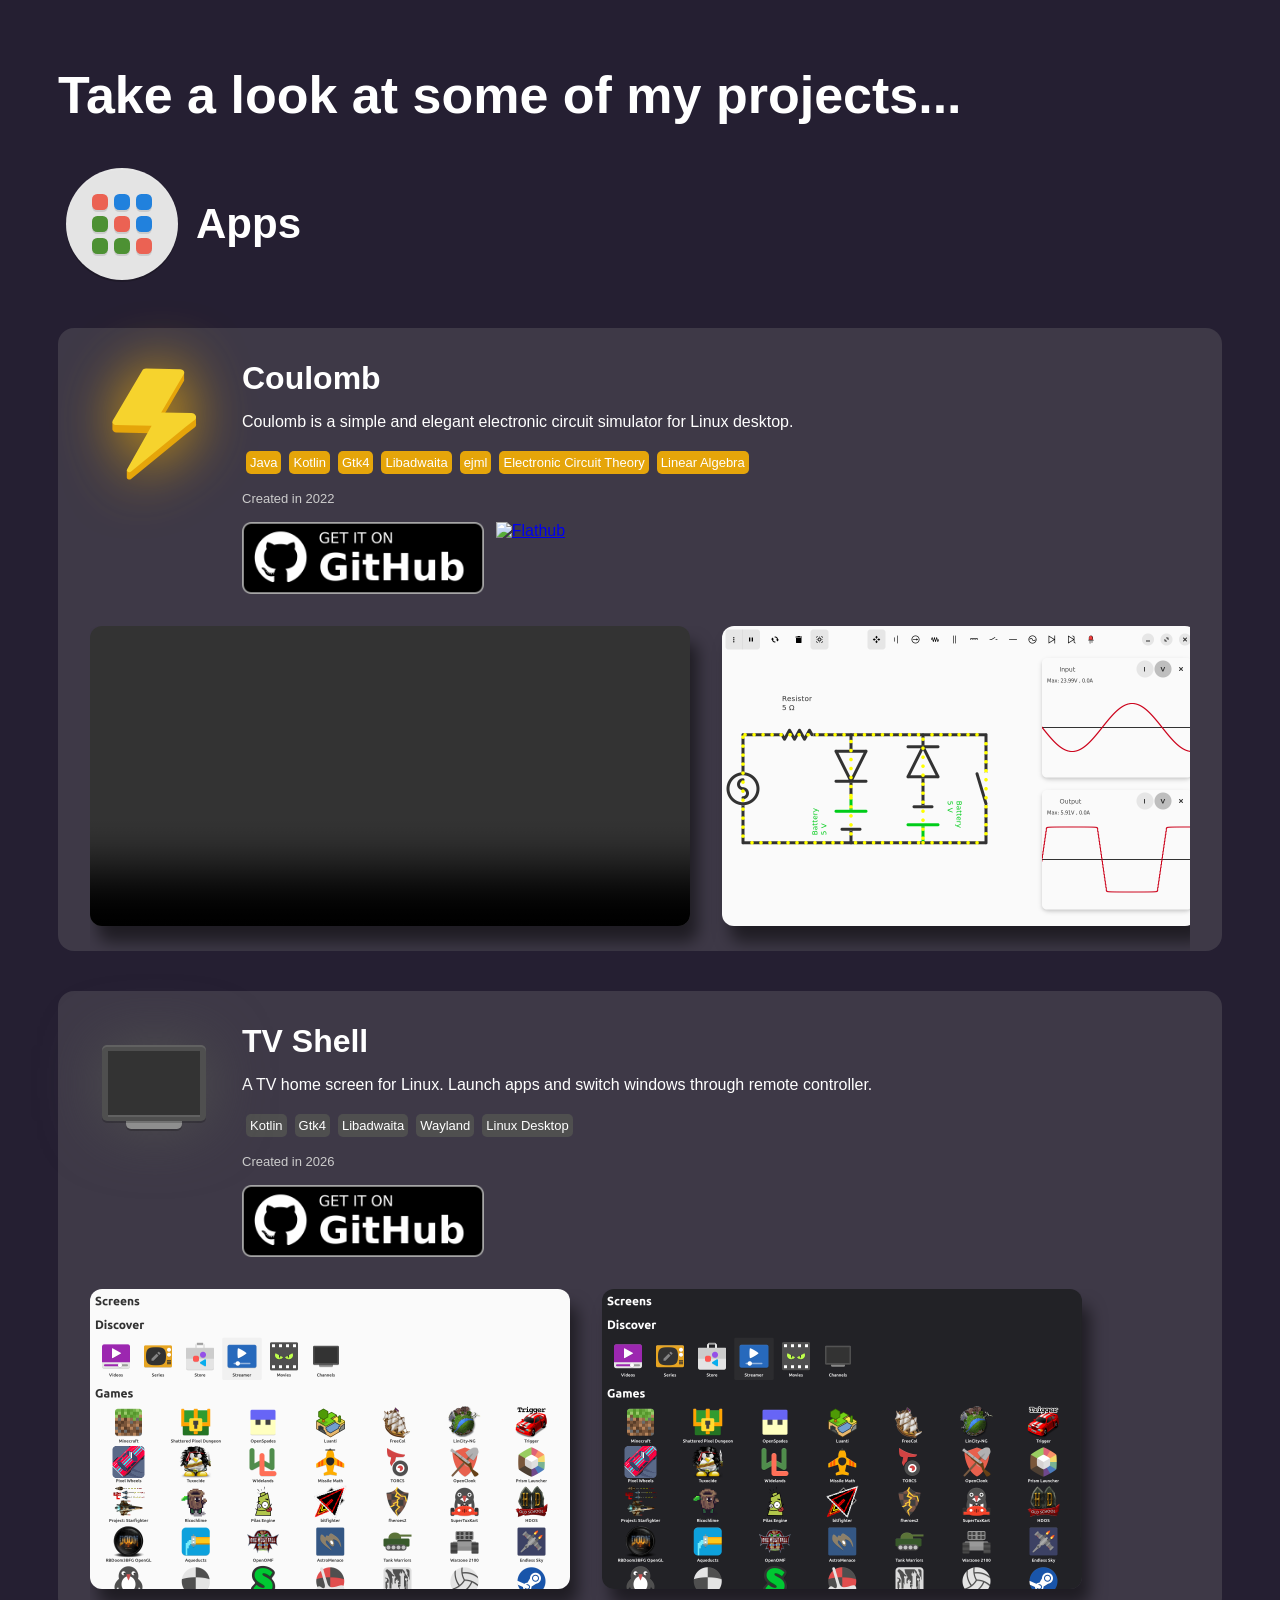
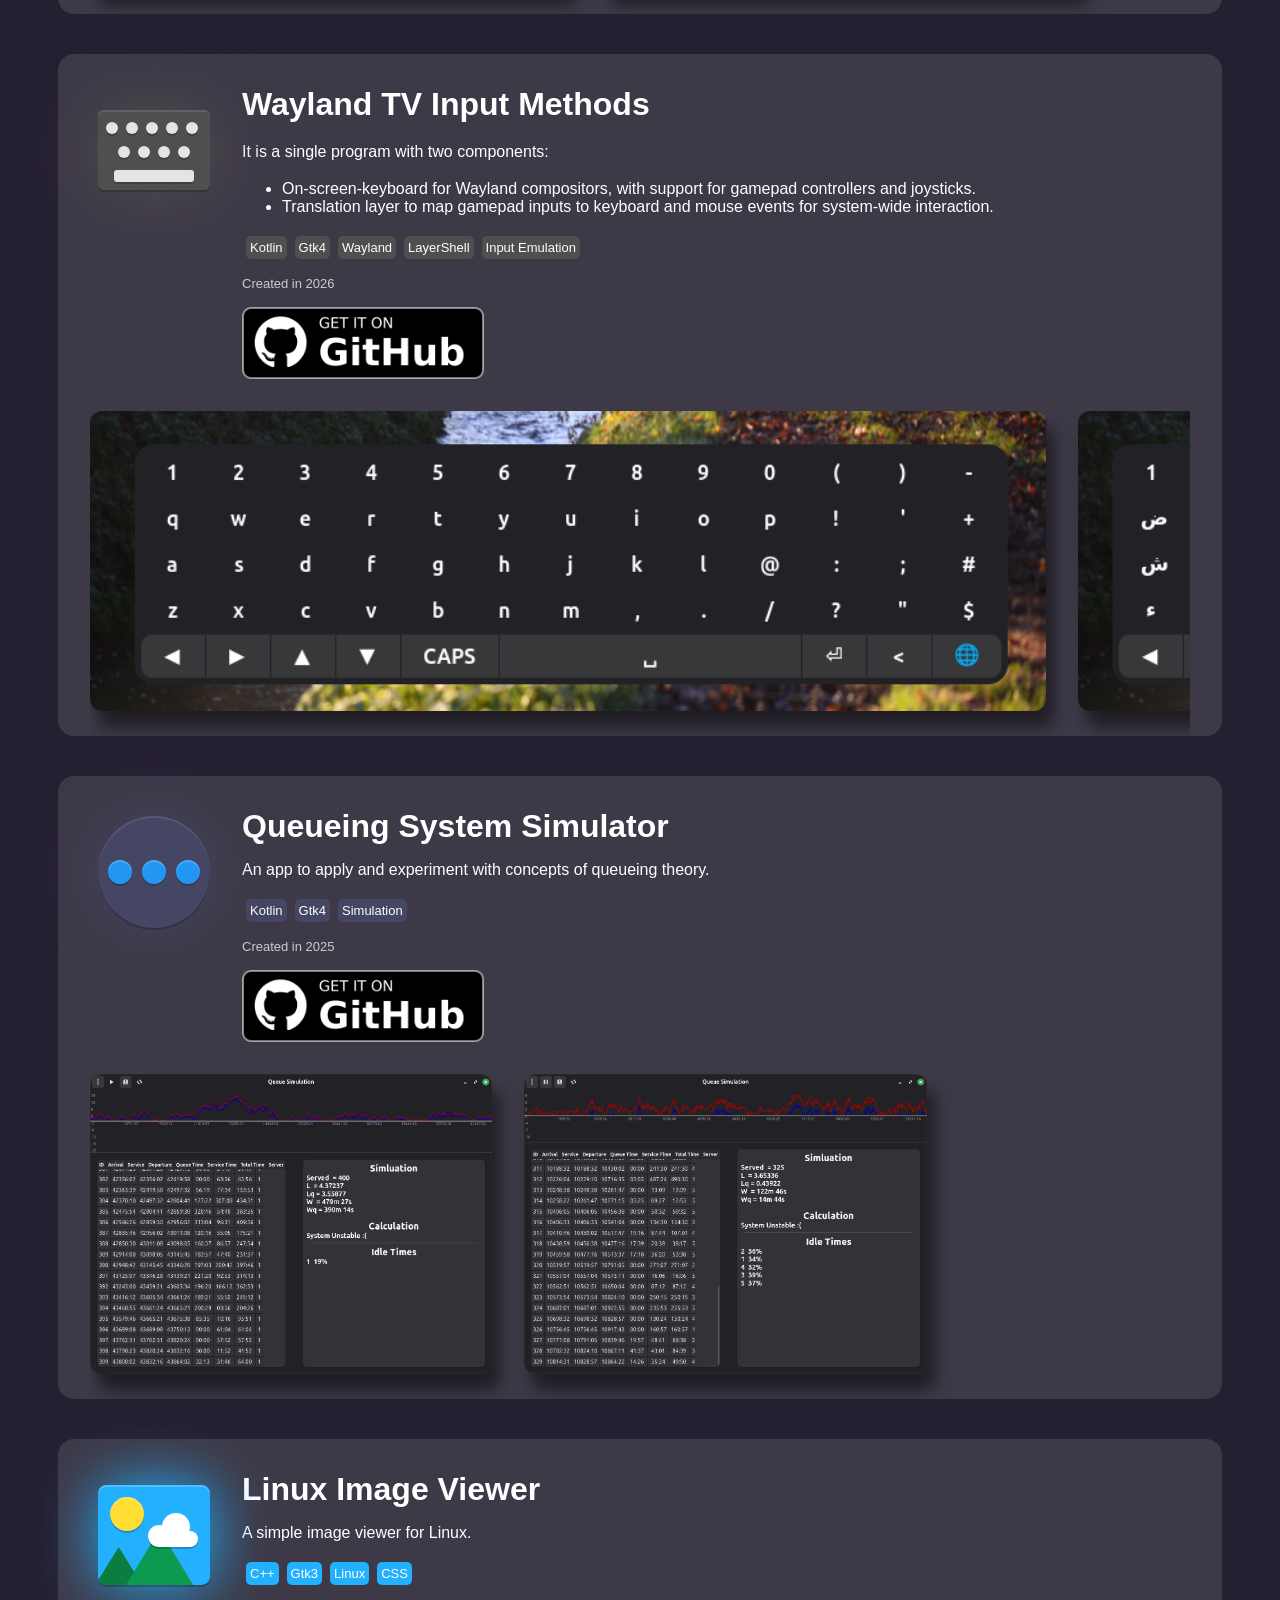
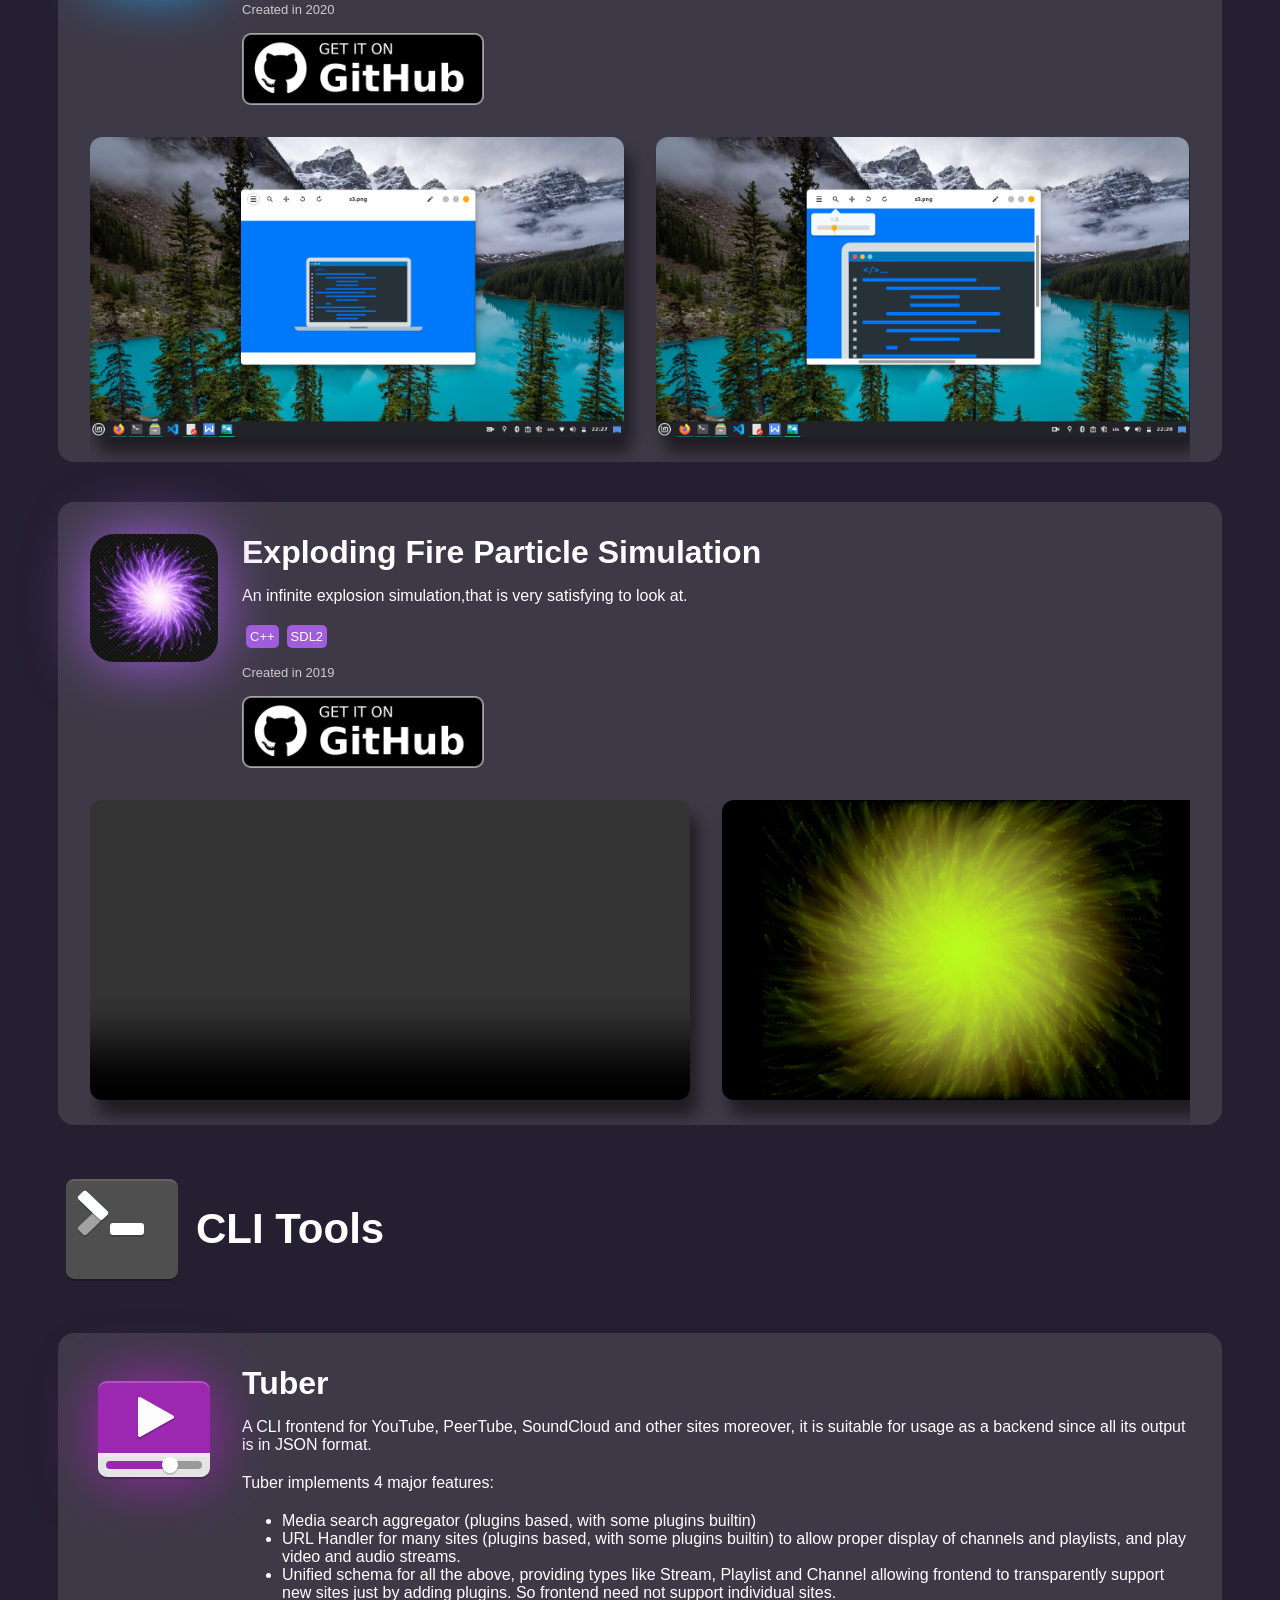
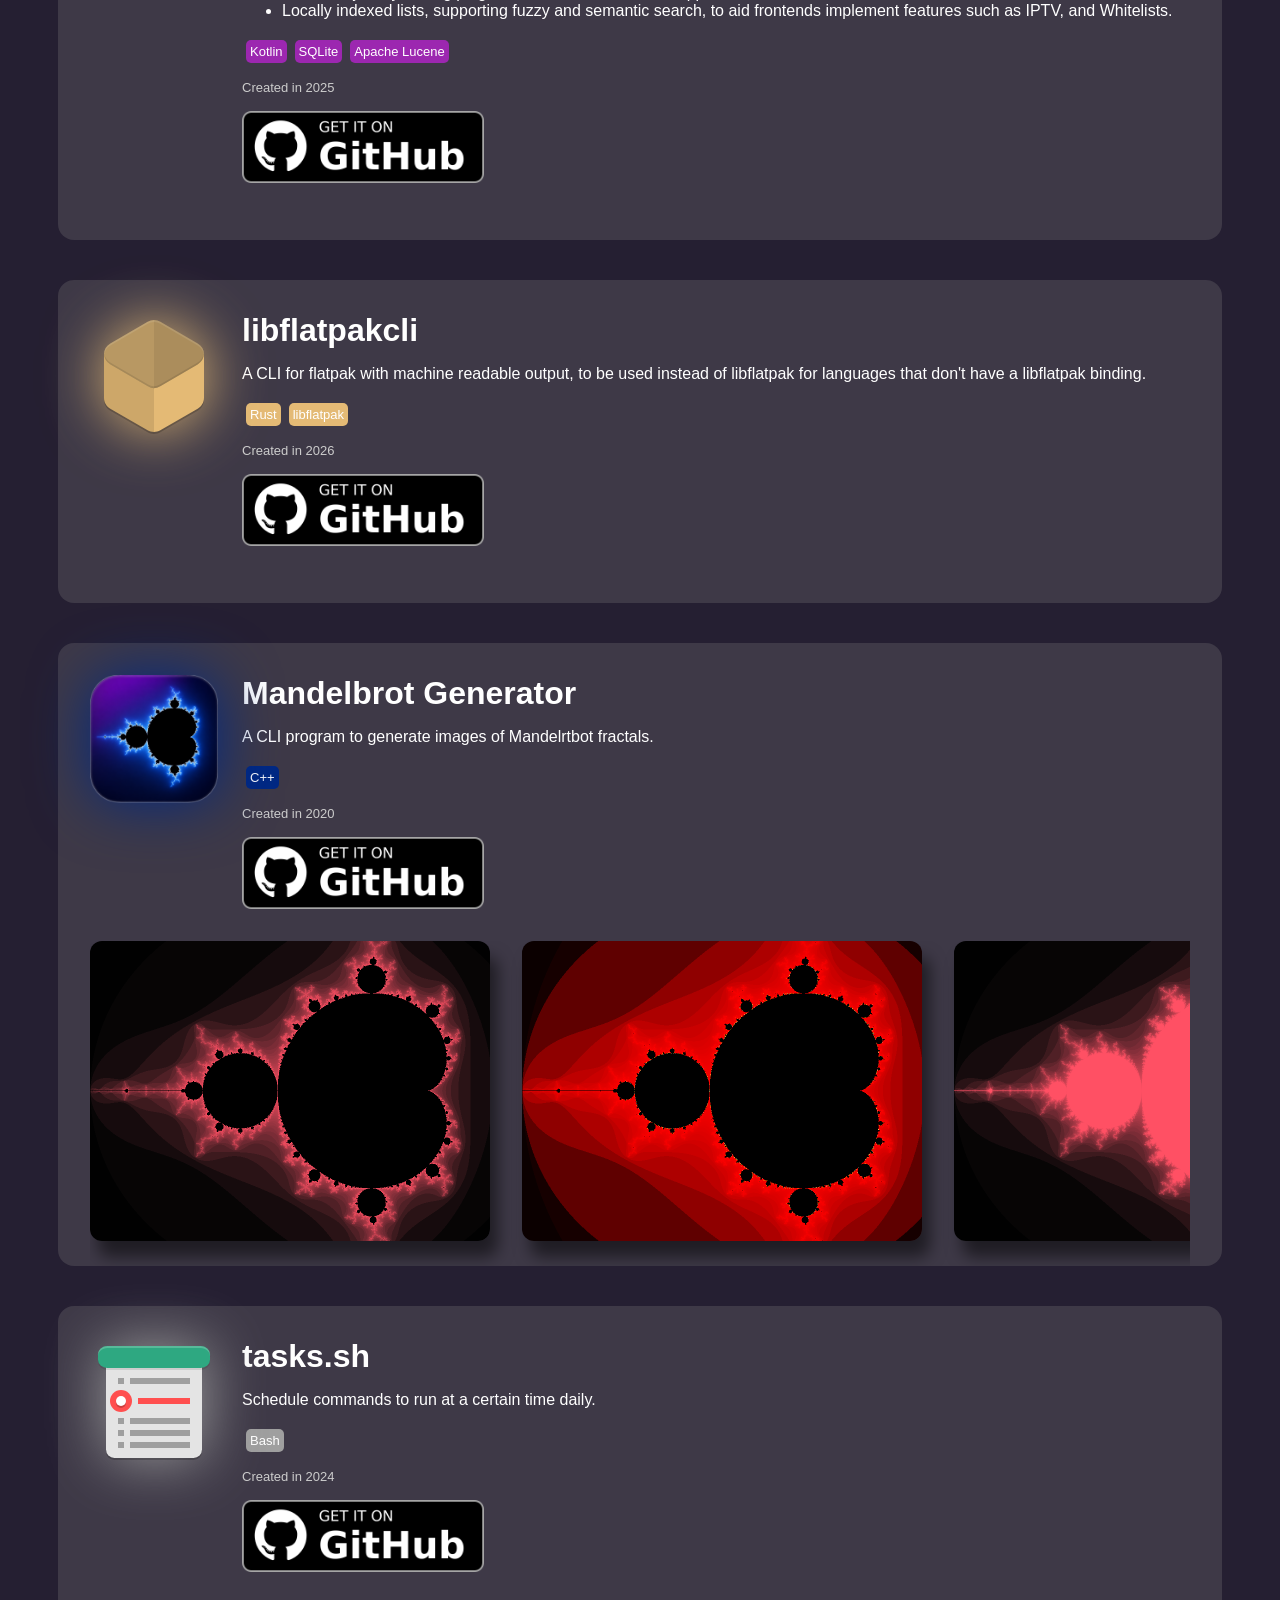
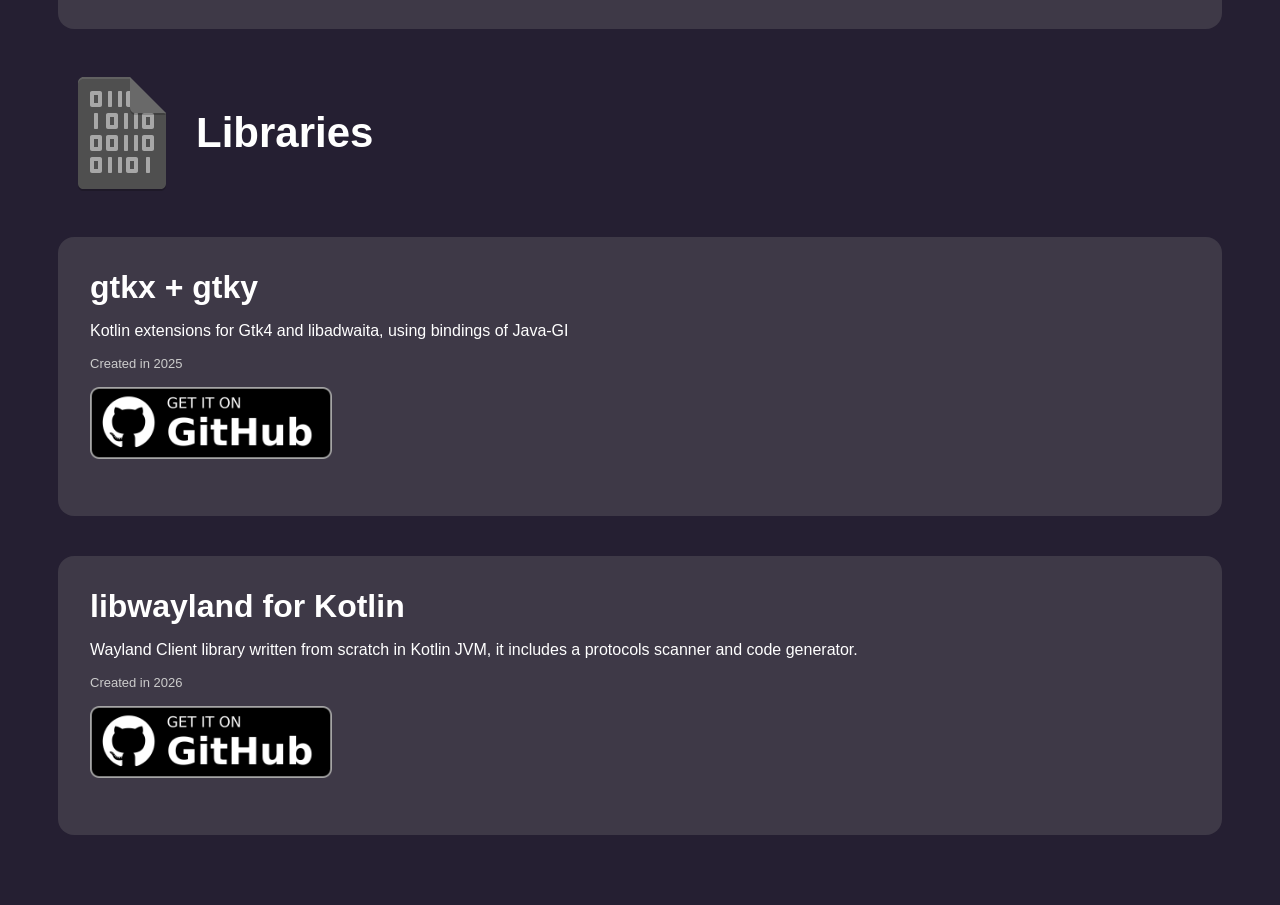
==== commit 3ec77f4a: "auto push" ====
--- a/index.html
+++ b/index.html
@@ -14,22 +14,22 @@
         <h1 style="font-size: 52px;">Take a look at some of my projects...</h1>
 
         <div class="hbox" style="gap: 10px;">
-            <img src="assets/apps.svg" style="align-self: center; margin: 0px;" height="128" style="display: inline;">
-            <h1 style="align-self:flex-start; margin: 0px;" >Apps</h1>
+            <img src="assets/apps.svg" style="align-self: center;" height="128" style="display: inline;">
+            <h1 style="align-self: center; font-size: 42px;" >Apps</h1>
         </div>
 
         <gui-apps></gui-apps>
 
         <div class="hbox" style="gap: 10px;">
-            <img src="assets/terminal.svg" style="align-self: center; margin: 0px;" height="128" style="display: inline;">
-            <h1 style="align-self:flex-start; margin: 0px;" >CLI Tools</h1>
+            <img src="assets/terminal.svg" style="align-self: center;" height="128" style="display: inline;">
+            <h1 style="align-self:center; font-size: 42px;" >CLI Tools</h1>
         </div>
 
         <cli-apps></cli-apps>
 
         <div class="hbox" style="gap: 10px;">
-            <img src="assets/binary.svg" style="align-self: center; margin: 0px;" height="128" style="display: inline;">
-            <h1 style="align-self:flex-start; margin: 0px;" >Libraries</h1>
+            <img src="assets/binary.svg" style="align-self: center;" height="128" style="display: inline;">
+            <h1 style="align-self:center; font-size: 42px;" >Libraries</h1>
         </div>
 
         <libraries-section></libraries-section>
--- a/css/style.css
+++ b/css/style.css
@@ -172,6 +172,20 @@
 
 }
 
+.tag {
+    font-size: small;
+    background-color: var(--icon-color,#251f32);
+    border-radius: 5px;
+    color: contrast-color(var(--icon-color));
+    margin: 4px;    
+    padding: 4px;
+}
+
+.creation-date {
+    font-size: small;
+    color: var(--card-fg-color-secondary);
+}
+
 /************ Scrollbars CSS ************/
 .screenshots {
     overflow-x: auto;
